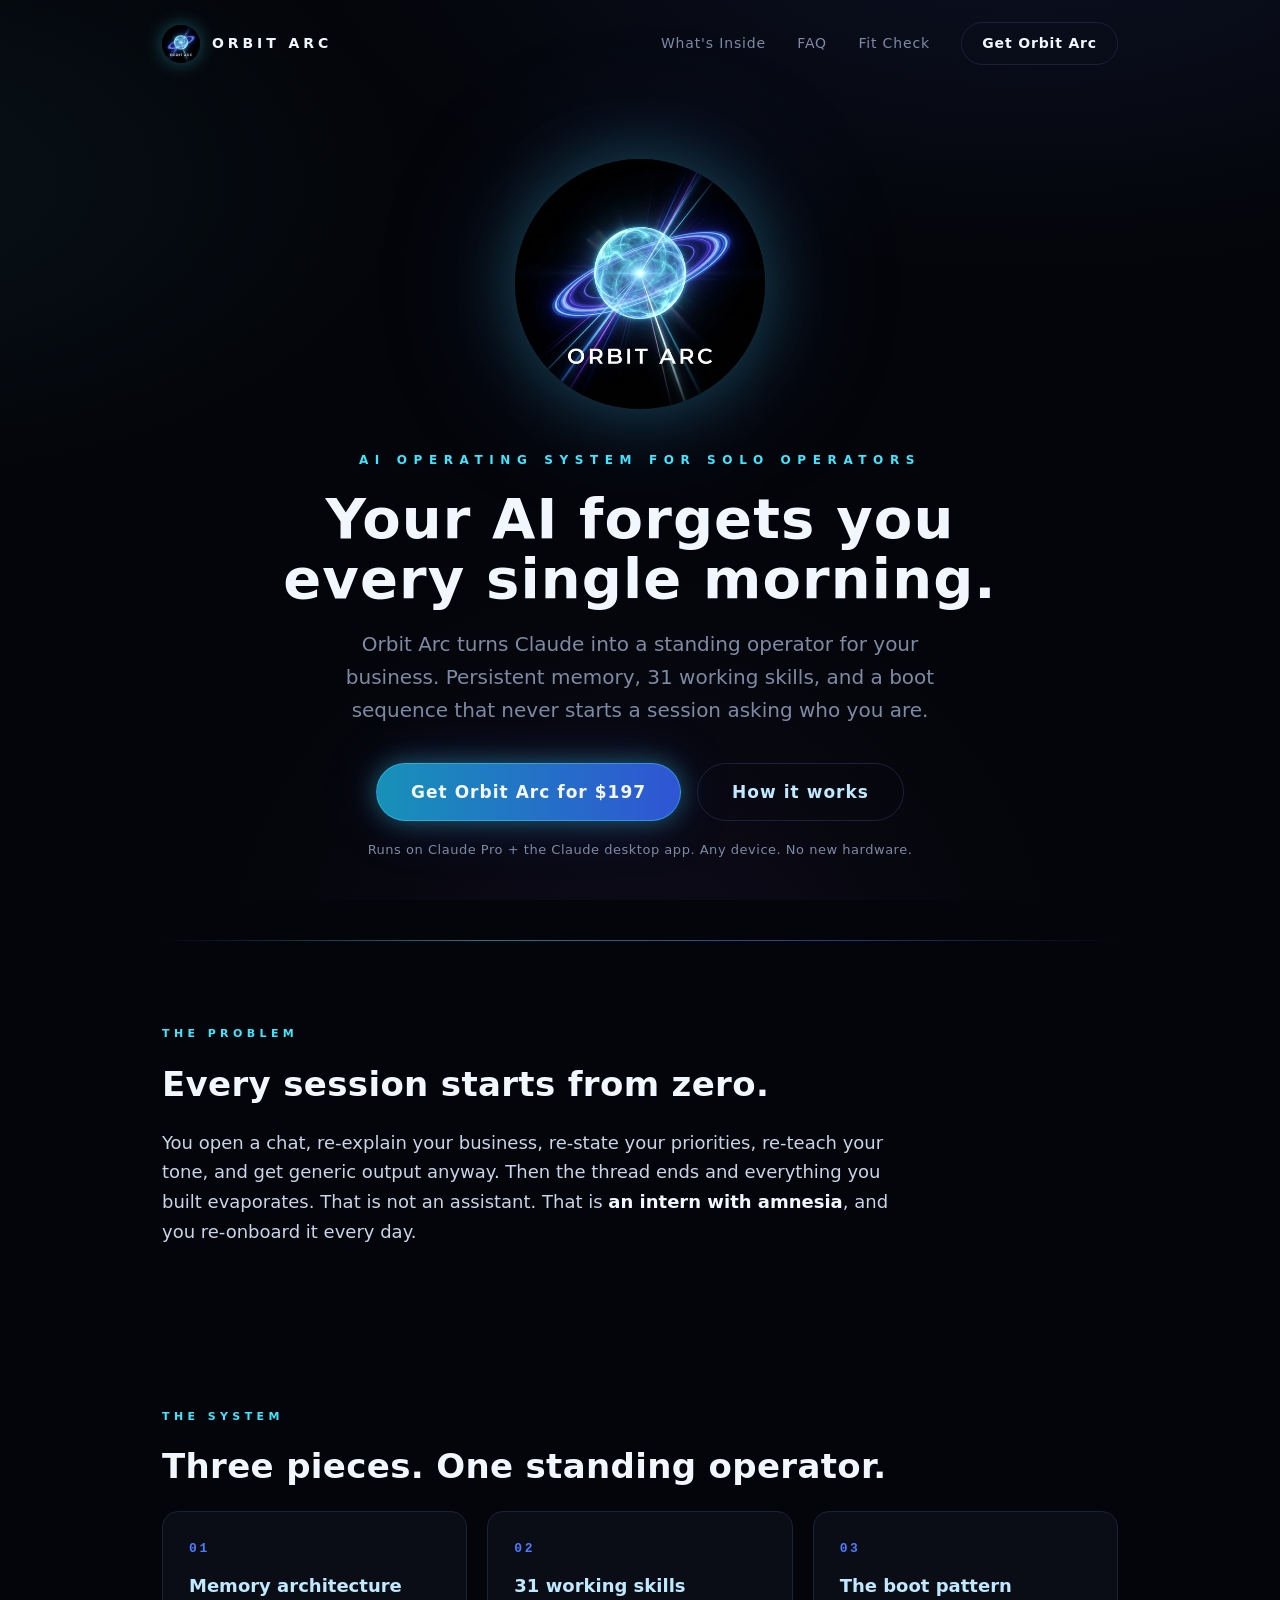
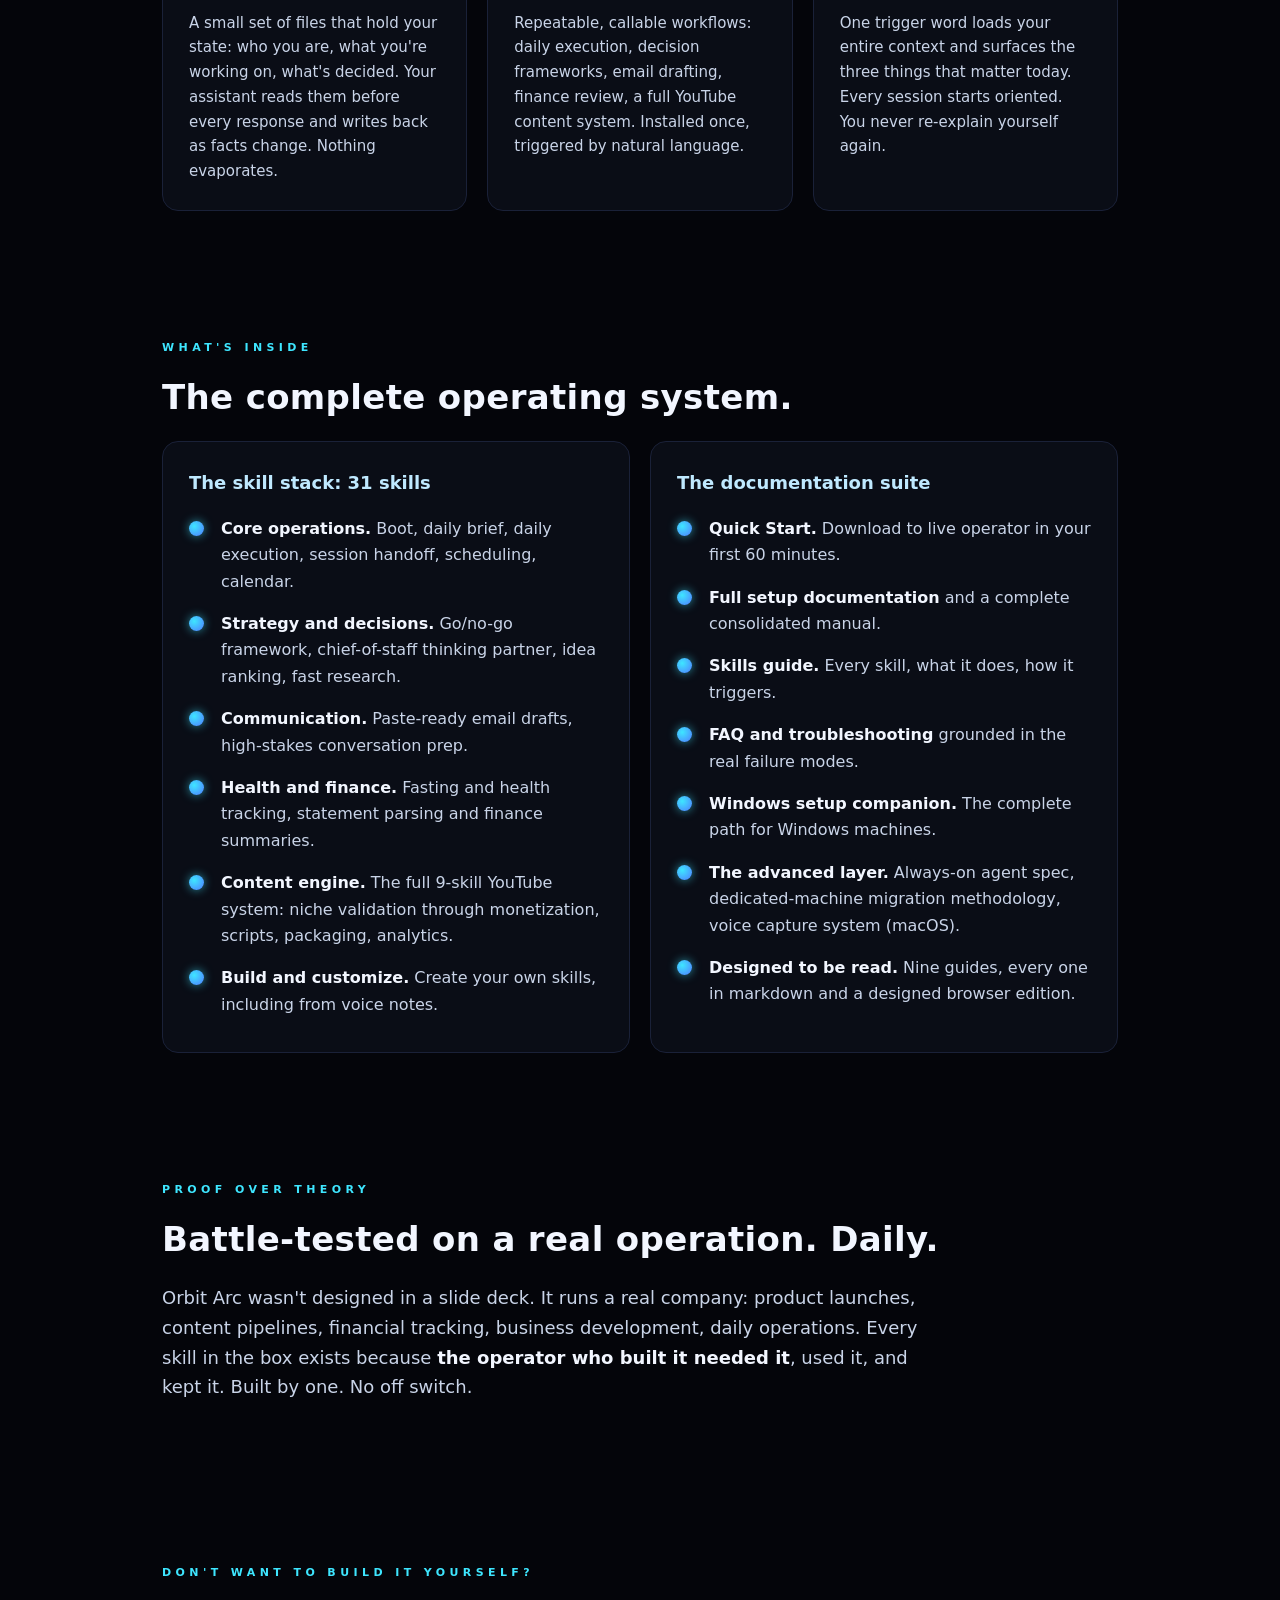
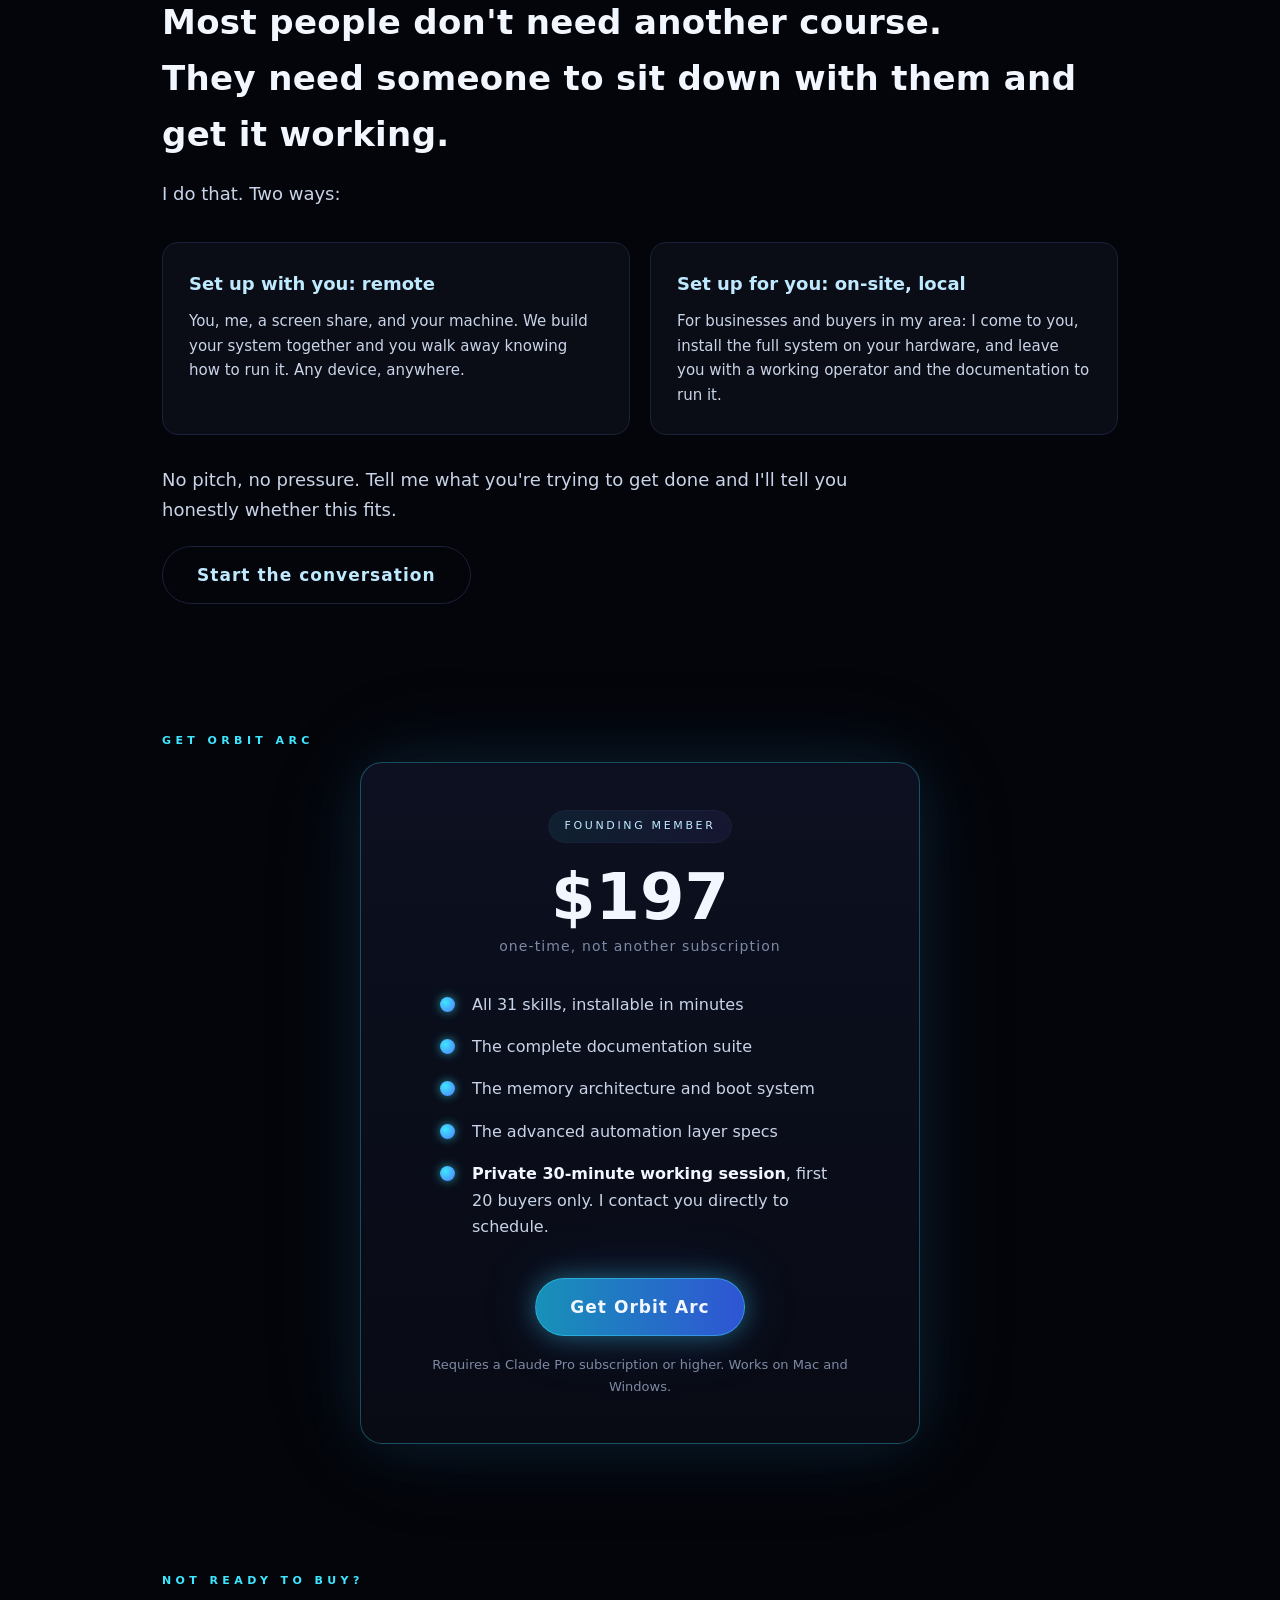
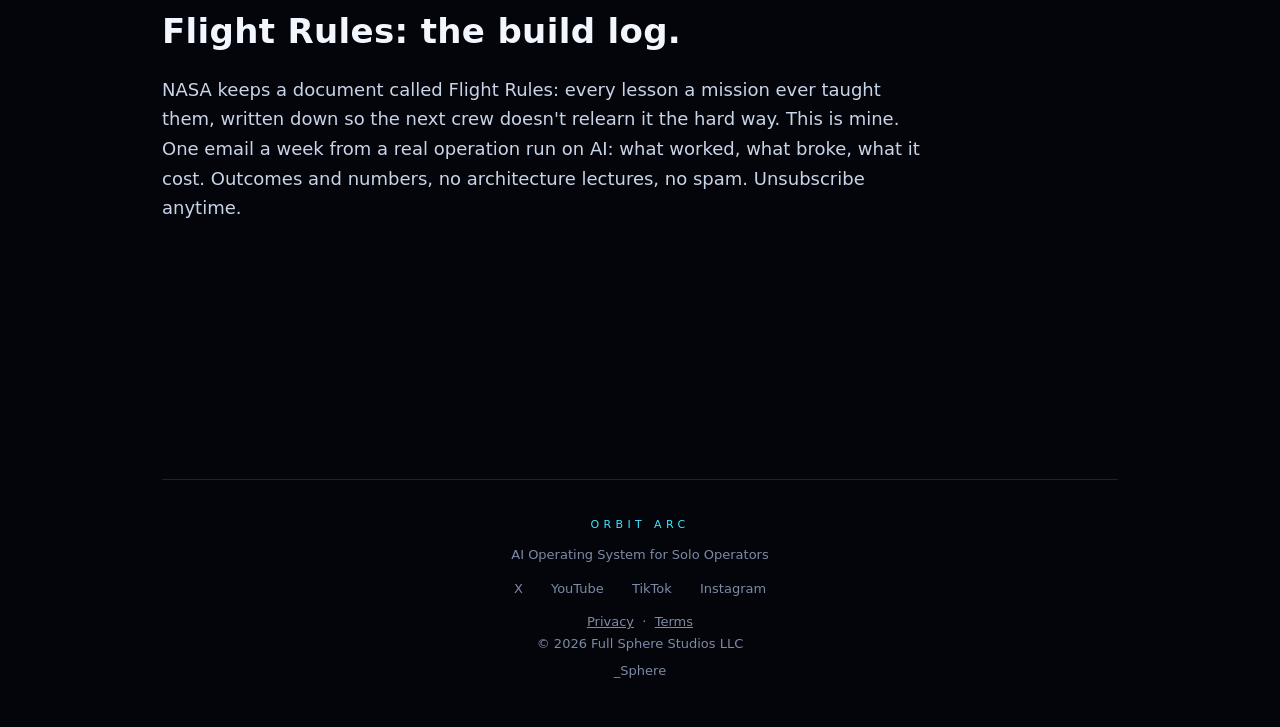
==== index.html @ 93e6c6d3 "BUY_URL to store.orbitarc.co, add terms.html with all-sales-final refund policy, footer Terms links" ====
<!DOCTYPE html>
<html lang="en">
<head>
<meta charset="utf-8">
<meta name="viewport" content="width=device-width,initial-scale=1">
<title>Orbit Arc | AI Operating System for Solo Operators</title>
<meta name="description" content="Orbit Arc turns Claude into a standing operator for your business. Persistent memory, 31 working skills, and a boot pattern that means you never re-explain yourself to your own tools.">
<link rel="canonical" href="https://orbitarc.co/">
<link rel="icon" type="image/png" sizes="32x32" href="favicon-32.png">
<link rel="apple-touch-icon" href="apple-touch-icon.png">
<meta property="og:type" content="website">
<meta property="og:url" content="https://orbitarc.co/">
<meta property="og:title" content="Orbit Arc | AI Operating System for Solo Operators">
<meta property="og:description" content="Persistent memory. 31 working skills. A standing operator, not a chatbot. Built by one, battle-tested daily.">
<meta property="og:image" content="https://orbitarc.co/og-image.jpg">
<meta name="twitter:card" content="summary_large_image">
<meta name="twitter:site" content="@FullSphereAI">
<meta name="twitter:title" content="Orbit Arc | AI Operating System for Solo Operators">
<meta name="twitter:description" content="Persistent memory. 31 working skills. A standing operator, not a chatbot.">
<meta name="twitter:image" content="https://orbitarc.co/og-image.jpg">
<link rel="stylesheet" href="styles.css">
<!-- BUY_URL: single deploy-time config. Set once, applies to every buy button on the page. -->
<script>const BUY_URL = "https://store.orbitarc.co/l/orbit-arc";</script>
<!-- NEWSLETTER: paste the beehiiv embed URL (https://embeds.beehiiv.com/...) to activate the signup section. NEWSLETTER_NAME renames it everywhere. -->
<script>
  const NEWSLETTER_EMBED = "https://subscribe-forms.beehiiv.com/809d14ec-29a6-489c-b813-ba3aafdb0437";
  const NEWSLETTER_NAME = "Flight Rules";
</script>
</head>
<body>
<div class="wrap">

<nav class="top">
  <a class="mark" href="index.html"><img src="logo.jpg" alt="Orbit Arc"><span>ORBIT&nbsp;ARC</span></a>
  <div class="links">
    <a href="#inside">What's Inside</a>
    <a href="faq.html">FAQ</a>
    <a href="fit.html">Fit Check</a>
    <a href="#get" class="btn ghost" style="padding:9px 20px">Get Orbit Arc</a>
  </div>
</nav>

<header class="hero">
  <img class="logo" src="logo.jpg" alt="Orbit Arc logo, glowing energy sphere with orbital ring">
  <div class="kicker">AI Operating System for Solo Operators</div>
  <h1>Your AI forgets you<br>every single morning.</h1>
  <p class="sub">Orbit Arc turns Claude into a standing operator for your business. Persistent memory, 31 working skills, and a boot sequence that never starts a session asking who you are.</p>
  <div class="cta-row">
    <a class="btn buy" href="#get">Get Orbit Arc for $197</a>
    <a class="btn ghost" href="#how">How it works</a>
  </div>
  <div class="under">Runs on Claude Pro + the Claude desktop app. Any device. No new hardware.</div>
</header>

<div class="hrule"></div>

<section id="problem">
  <div class="kicker">The Problem</div>
  <h2>Every session starts from zero.</h2>
  <p class="lead">You open a chat, re-explain your business, re-state your priorities, re-teach your tone, and get generic output anyway. Then the thread ends and everything you built evaporates. That is not an assistant. That is <strong>an intern with amnesia</strong>, and you re-onboard it every day.</p>
</section>

<section id="how">
  <div class="kicker">The System</div>
  <h2>Three pieces. One standing operator.</h2>
  <div class="grid3">
    <div class="card"><span class="num">01</span><h3>Memory architecture</h3><p>A small set of files that hold your state: who you are, what you're working on, what's decided. Your assistant reads them before every response and writes back as facts change. Nothing evaporates.</p></div>
    <div class="card"><span class="num">02</span><h3>31 working skills</h3><p>Repeatable, callable workflows: daily execution, decision frameworks, email drafting, finance review, a full YouTube content system. Installed once, triggered by natural language.</p></div>
    <div class="card"><span class="num">03</span><h3>The boot pattern</h3><p>One trigger word loads your entire context and surfaces the three things that matter today. Every session starts oriented. You never re-explain yourself again.</p></div>
  </div>
</section>

<section id="inside">
  <div class="kicker">What's Inside</div>
  <h2>The complete operating system.</h2>
  <div class="grid2">
    <div class="card">
      <h3>The skill stack: 31 skills</h3>
      <ul class="checks">
        <li><strong>Core operations.</strong> Boot, daily brief, daily execution, session handoff, scheduling, calendar.</li>
        <li><strong>Strategy and decisions.</strong> Go/no-go framework, chief-of-staff thinking partner, idea ranking, fast research.</li>
        <li><strong>Communication.</strong> Paste-ready email drafts, high-stakes conversation prep.</li>
        <li><strong>Health and finance.</strong> Fasting and health tracking, statement parsing and finance summaries.</li>
        <li><strong>Content engine.</strong> The full 9-skill YouTube system: niche validation through monetization, scripts, packaging, analytics.</li>
        <li><strong>Build and customize.</strong> Create your own skills, including from voice notes.</li>
      </ul>
    </div>
    <div class="card">
      <h3>The documentation suite</h3>
      <ul class="checks">
        <li><strong>Quick Start.</strong> Download to live operator in your first 60 minutes.</li>
        <li><strong>Full setup documentation</strong> and a complete consolidated manual.</li>
        <li><strong>Skills guide.</strong> Every skill, what it does, how it triggers.</li>
        <li><strong>FAQ and troubleshooting</strong> grounded in the real failure modes.</li>
        <li><strong>Windows setup companion.</strong> The complete path for Windows machines.</li>
        <li><strong>The advanced layer.</strong> Always-on agent spec, dedicated-machine migration methodology, voice capture system (macOS).</li>
        <li><strong>Designed to be read.</strong> Nine guides, every one in markdown and a designed browser edition.</li>
      </ul>
    </div>
  </div>
</section>

<section id="proof">
  <div class="kicker">Proof Over Theory</div>
  <h2>Battle-tested on a real operation. Daily.</h2>
  <p class="lead">Orbit Arc wasn't designed in a slide deck. It runs a real company: product launches, content pipelines, financial tracking, business development, daily operations. Every skill in the box exists because <strong>the operator who built it needed it</strong>, used it, and kept it. Built by one. No off switch.</p>
</section>

<section id="help">
  <div class="kicker">Don't Want to Build It Yourself?</div>
  <h2>Most people don't need another course.<br>They need someone to sit down with them and get it working.</h2>
  <p class="lead">I do that. Two ways:</p>
  <div class="grid2">
    <div class="card"><h3>Set up with you: remote</h3><p>You, me, a screen share, and your machine. We build your system together and you walk away knowing how to run it. Any device, anywhere.</p></div>
    <div class="card"><h3>Set up for you: on-site, local</h3><p>For businesses and buyers in my area: I come to you, install the full system on your hardware, and leave you with a working operator and the documentation to run it.</p></div>
  </div>
  <p class="lead" style="margin-top:30px;margin-bottom:22px">No pitch, no pressure. Tell me what you're trying to get done and I'll tell you honestly whether this fits.</p>
  <a class="btn ghost" href="mailto:uplink@orbitarc.co?subject=Setup%20help">Start the conversation</a>
</section>

<section id="get">
  <div class="kicker">Get Orbit Arc</div>
  <div class="price-card">
    <div class="tag">Founding Member</div>
    <div class="price">$197</div>
    <div class="once">one-time, not another subscription</div>
    <ul class="checks">
      <li>All 31 skills, installable in minutes</li>
      <li>The complete documentation suite</li>
      <li>The memory architecture and boot system</li>
      <li>The advanced automation layer specs</li>
      <li><strong>Private 30-minute working session</strong>, first 20 buyers only. I contact you directly to schedule.</li>
    </ul>
    <a class="btn buy" href="#">Get Orbit Arc</a>
    <p style="margin-top:18px;font-size:13px;color:var(--dim)">Requires a Claude Pro subscription or higher. Works on Mac and Windows.</p>
  </div>
</section>

<section id="signup" style="display:none">
  <div class="kicker">Not Ready to Buy?</div>
  <h2><span class="nl-name">Flight Rules</span>: the build log.</h2>
  <p class="lead">NASA keeps a document called Flight Rules: every lesson a mission ever taught them, written down so the next crew doesn't relearn it the hard way. This is mine. One email a week from a real operation run on AI: what worked, what broke, what it cost. Outcomes and numbers, no architecture lectures, no spam. Unsubscribe anytime.</p>
  <div class="nl-embed" style="max-width:480px;margin:0 auto"></div>
</section>

<footer>
  <div class="fbrand">Orbit&nbsp;Arc</div>
  <div>AI Operating System for Solo Operators</div>
  <div class="social">
    <a href="https://x.com/FullSphereAI">X</a>
    <a href="https://www.youtube.com/@Orbit-Arc">YouTube</a>
    <a href="https://www.tiktok.com/@full_sphere">TikTok</a>
    <a href="https://www.instagram.com/full_sphere">Instagram</a>
  </div>
  <div><a href="privacy.html" style="color:var(--dim)">Privacy</a> &nbsp;·&nbsp; <a href="terms.html" style="color:var(--dim)">Terms</a></div>
  <div>&copy; 2026 Full Sphere Studios LLC</div>
  <div style="margin-top:6px">_Sphere</div>
</footer>

</div>
<script>
  document.querySelectorAll('a.buy').forEach(a => {
    if (BUY_URL !== "REPLACE_AT_DEPLOY") a.href = BUY_URL;
  });
  if (NEWSLETTER_EMBED !== "REPLACE_AT_DEPLOY") {
    const s = document.getElementById('signup');
    s.style.display = "";
    s.querySelectorAll('.nl-name').forEach(el => el.textContent = NEWSLETTER_NAME);
    const f = document.createElement('iframe');
    f.src = NEWSLETTER_EMBED;
    f.title = NEWSLETTER_NAME + " signup";
    f.style.cssText = "width:100%;height:110px;border:none;background:transparent";
    f.setAttribute('data-test-id','beehiiv-embed');
    s.querySelector('.nl-embed').appendChild(f);
  }
</script>
</body>
</html>
---- styles.css ----
:root{
  --bg:#04050a; --panel:#0a0d16; --panel2:#0d1120; --line:#1a2138;
  --cyan:#3ee6ff; --blue:#4f7cff; --violet:#8b5cf6; --ice:#bfe9ff;
  --text:#c9d4e8; --dim:#7d8aa5; --white:#f2f6ff;
}
*{box-sizing:border-box;margin:0;padding:0}
html{scroll-behavior:smooth}
body{
  background:var(--bg); color:var(--text);
  font-family:'Segoe UI','Avenir Next',system-ui,-apple-system,sans-serif;
  font-size:17px; line-height:1.65;
  background-image:
    radial-gradient(1200px 600px at 80% -10%, rgba(79,124,255,.10), transparent 60%),
    radial-gradient(900px 500px at -10% 20%, rgba(62,230,255,.06), transparent 60%),
    radial-gradient(700px 700px at 50% 110%, rgba(139,92,246,.07), transparent 60%);
  background-attachment:fixed;
}
.wrap{max-width:1020px;margin:0 auto;padding:0 32px}

/* nav */
nav.top{display:flex;align-items:center;justify-content:space-between;padding:22px 0}
nav.top .mark{display:flex;align-items:center;gap:12px;text-decoration:none}
nav.top .mark img{width:38px;height:38px;border-radius:50%;box-shadow:0 0 18px rgba(62,230,255,.35)}
nav.top .mark span{color:var(--white);font-weight:700;letter-spacing:.28em;font-size:14px}
nav.top .links a{color:var(--dim);text-decoration:none;margin-left:26px;font-size:14px;letter-spacing:.06em}
nav.top .links a:hover{color:var(--cyan)}
nav.top .links a.btn{color:var(--white)}

/* buttons */
.btn{display:inline-block;padding:14px 34px;border-radius:999px;text-decoration:none;
  font-weight:700;letter-spacing:.06em;color:var(--white);
  background:linear-gradient(90deg,#1791b8,#2f55d4);
  box-shadow:0 0 24px rgba(62,230,255,.35),0 0 60px rgba(79,124,255,.18);
  border:1px solid rgba(62,230,255,.4);transition:transform .15s ease, box-shadow .15s ease}
.btn:hover{transform:translateY(-2px);box-shadow:0 0 34px rgba(62,230,255,.5),0 0 80px rgba(79,124,255,.25)}
.btn.ghost{background:transparent;border:1px solid var(--line);box-shadow:none;color:var(--ice);font-weight:600}
.btn.ghost:hover{border-color:var(--cyan)}

/* hero */
header.hero{text-align:center;padding:72px 0 60px}
header.hero .logo{width:250px;height:250px;border-radius:50%;
  box-shadow:0 0 70px rgba(62,230,255,.28),0 0 160px rgba(79,124,255,.16);margin-bottom:34px}
header.hero .kicker{font-size:12px;letter-spacing:.55em;color:var(--cyan);text-transform:uppercase;font-weight:600;margin-bottom:18px}
header.hero h1{font-size:56px;font-weight:800;color:var(--white);letter-spacing:.02em;line-height:1.08;margin-bottom:18px}
header.hero .sub{font-size:20px;color:var(--dim);max-width:640px;margin:0 auto 36px}
header.hero .cta-row{display:flex;gap:16px;justify-content:center;flex-wrap:wrap}
header.hero .under{margin-top:18px;font-size:13px;color:var(--dim);letter-spacing:.04em}

.hrule{height:1px;margin:20px 0;
  background:linear-gradient(90deg,transparent,rgba(62,230,255,.5),rgba(79,124,255,.5),transparent)}

/* sections */
section{padding:64px 0}
section .kicker{font-size:11px;letter-spacing:.4em;color:var(--cyan);text-transform:uppercase;font-weight:600;margin-bottom:12px}
section h2{font-size:34px;color:var(--white);font-weight:750;margin-bottom:16px;letter-spacing:.01em}
section .lead{font-size:18px;color:var(--text);max-width:760px;margin-bottom:34px}
section .lead strong{color:var(--white)}

.grid3{display:grid;grid-template-columns:repeat(3,1fr);gap:20px}
.grid2{display:grid;grid-template-columns:repeat(2,1fr);gap:20px}
.card{background:var(--panel);border:1px solid var(--line);border-radius:16px;padding:26px 26px}
.card h3{color:var(--ice);font-size:18px;font-weight:700;margin-bottom:10px}
.card p{font-size:15px;color:var(--text)}
.card .num{font-family:ui-monospace,monospace;color:var(--blue);font-weight:800;font-size:13px;letter-spacing:.2em;display:block;margin-bottom:12px}

ul.checks{list-style:none;margin-top:8px}
ul.checks li{padding:8px 0 8px 32px;position:relative;font-size:16px}
ul.checks li::before{content:'';position:absolute;left:0;top:13px;width:15px;height:15px;
  border-radius:50%;background:radial-gradient(circle at 35% 35%,var(--cyan),var(--blue));
  box-shadow:0 0 10px rgba(62,230,255,.6)}
ul.checks li strong{color:var(--white)}

/* pricing */
.price-card{max-width:560px;margin:0 auto;text-align:center;background:linear-gradient(180deg,#0c1020,#080b14);
  border:1px solid rgba(62,230,255,.3);border-radius:22px;padding:46px 40px;
  box-shadow:0 0 60px rgba(62,230,255,.10),0 0 120px rgba(79,124,255,.08)}
.price-card .tag{display:inline-block;padding:6px 16px;border:1px solid var(--line);border-radius:999px;
  font-size:11px;letter-spacing:.24em;text-transform:uppercase;color:var(--ice);margin-bottom:22px;
  background:linear-gradient(90deg,rgba(62,230,255,.08),rgba(139,92,246,.08))}
.price-card .price{font-size:64px;color:var(--white);font-weight:800;line-height:1;margin-bottom:6px}
.price-card .once{color:var(--dim);font-size:14px;margin-bottom:26px;letter-spacing:.08em}
.price-card ul.checks{text-align:left;max-width:400px;margin:0 auto 30px}

/* faq page */
.faq-item{background:var(--panel);border:1px solid var(--line);border-radius:14px;padding:24px 28px;margin-bottom:16px}
.faq-item h3{color:var(--ice);font-size:17px;font-weight:700;margin-bottom:10px}
.faq-item p{font-size:15px}
.faq-item code{font-family:ui-monospace,monospace;font-size:13px;background:var(--panel2);
  border:1px solid var(--line);border-radius:6px;padding:2px 7px;color:var(--cyan)}

/* footer */
footer{margin-top:40px;padding:36px 0 46px;border-top:1px solid var(--line);text-align:center;color:var(--dim);font-size:13px}
footer .fbrand{letter-spacing:.4em;text-transform:uppercase;font-size:11px;color:var(--cyan);margin-bottom:10px}
footer .social{margin:12px 0}
footer .social a{color:var(--dim);text-decoration:none;margin:0 12px;font-size:13px}
footer .social a:hover{color:var(--cyan)}

/* 404 */
.lost{min-height:70vh;display:flex;flex-direction:column;align-items:center;justify-content:center;text-align:center}
.lost h1{font-size:100px;color:var(--white);font-weight:800;letter-spacing:.1em;
  text-shadow:0 0 40px rgba(62,230,255,.5)}
.lost p{color:var(--dim);font-size:18px;margin:14px 0 30px}

@media (max-width:820px){
  .grid3,.grid2{grid-template-columns:1fr}
  header.hero h1{font-size:38px}
  header.hero .logo{width:180px;height:180px}
  section h2{font-size:27px}
  nav.top .links a{margin-left:16px}
  .wrap{padding:0 20px}
}
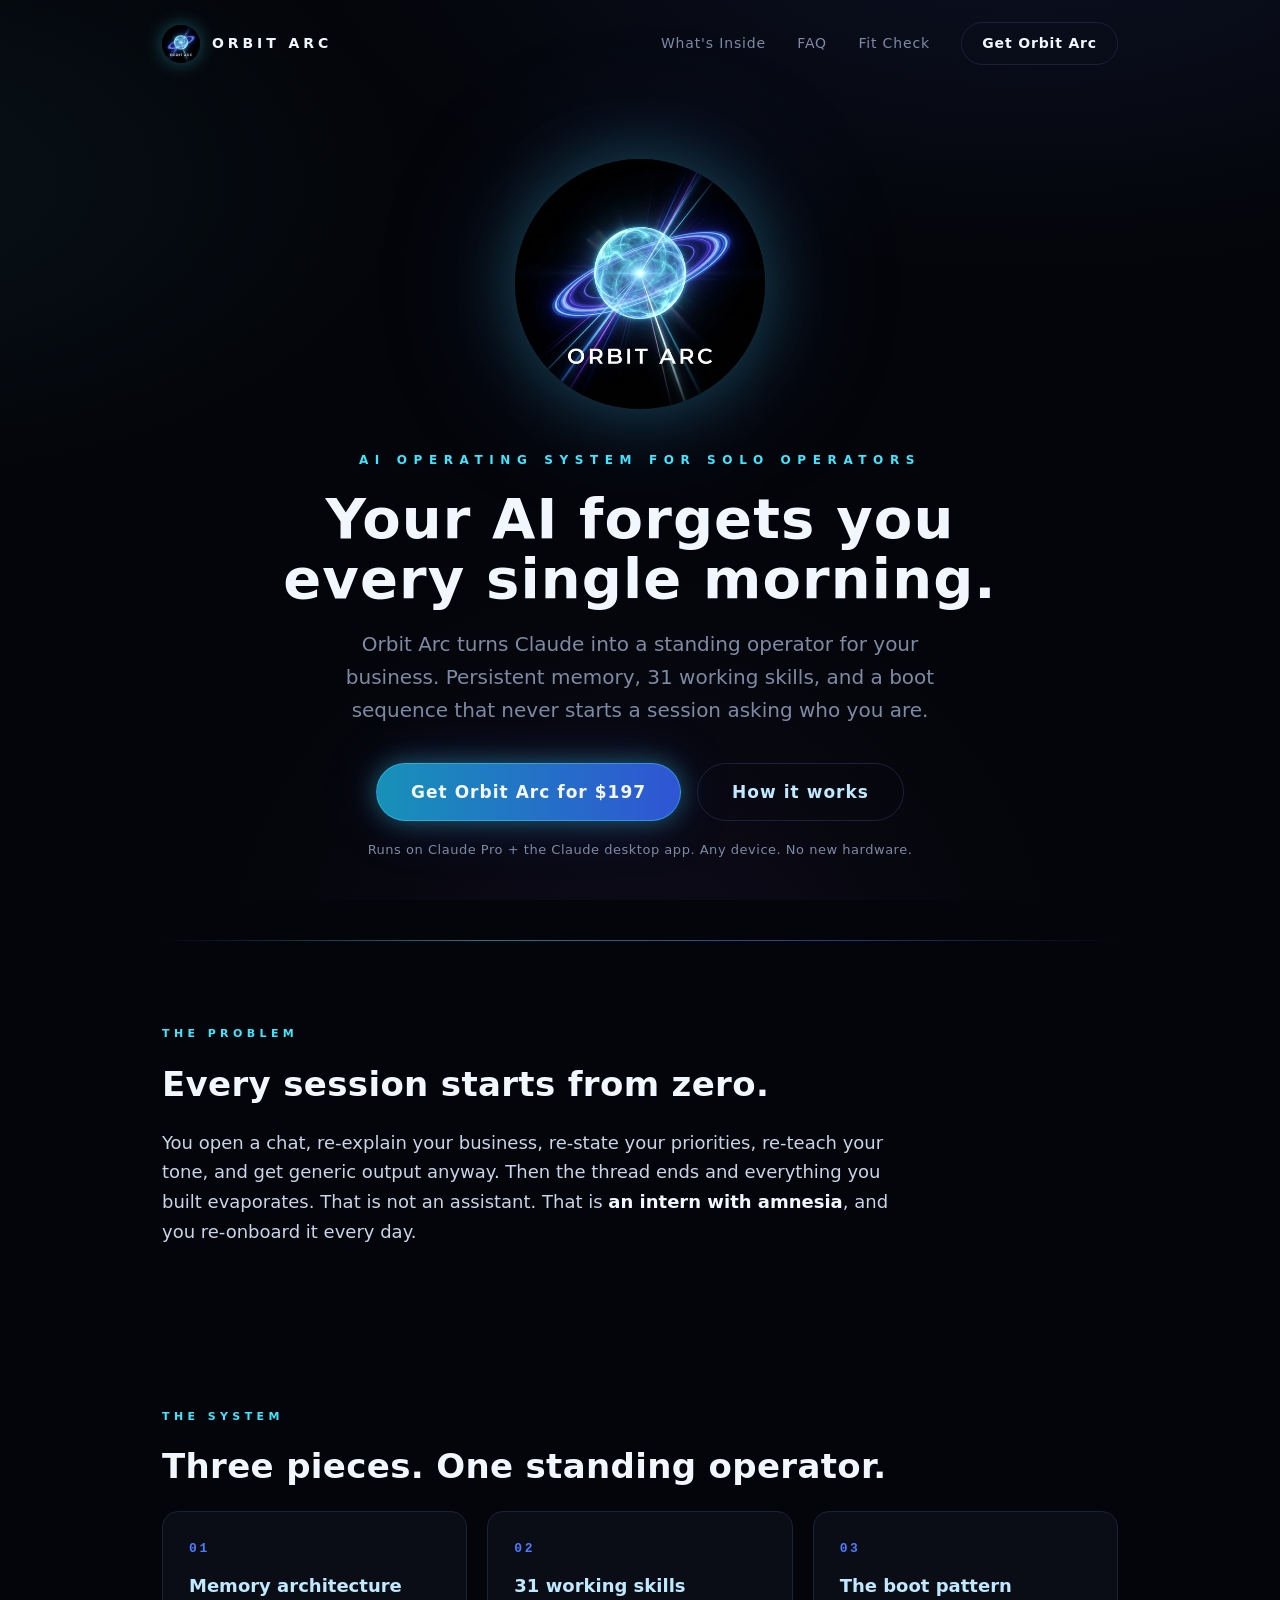
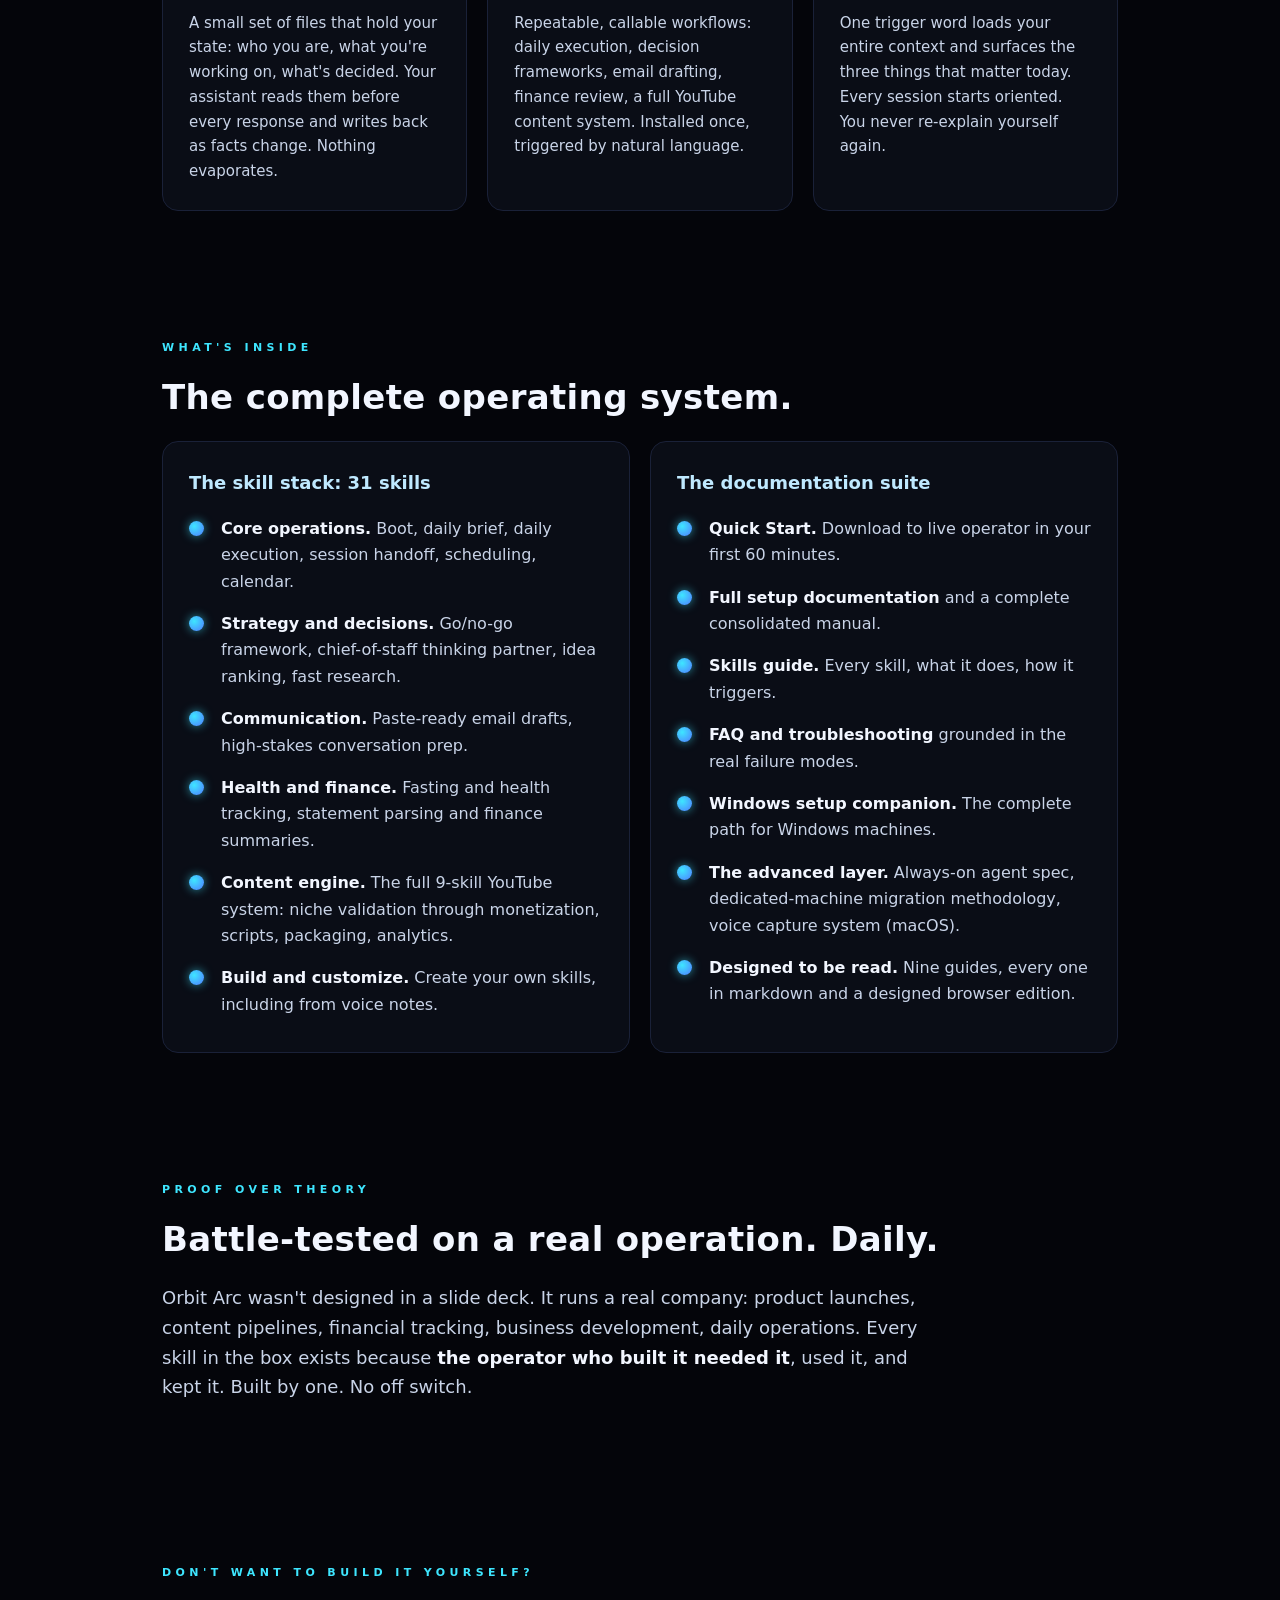
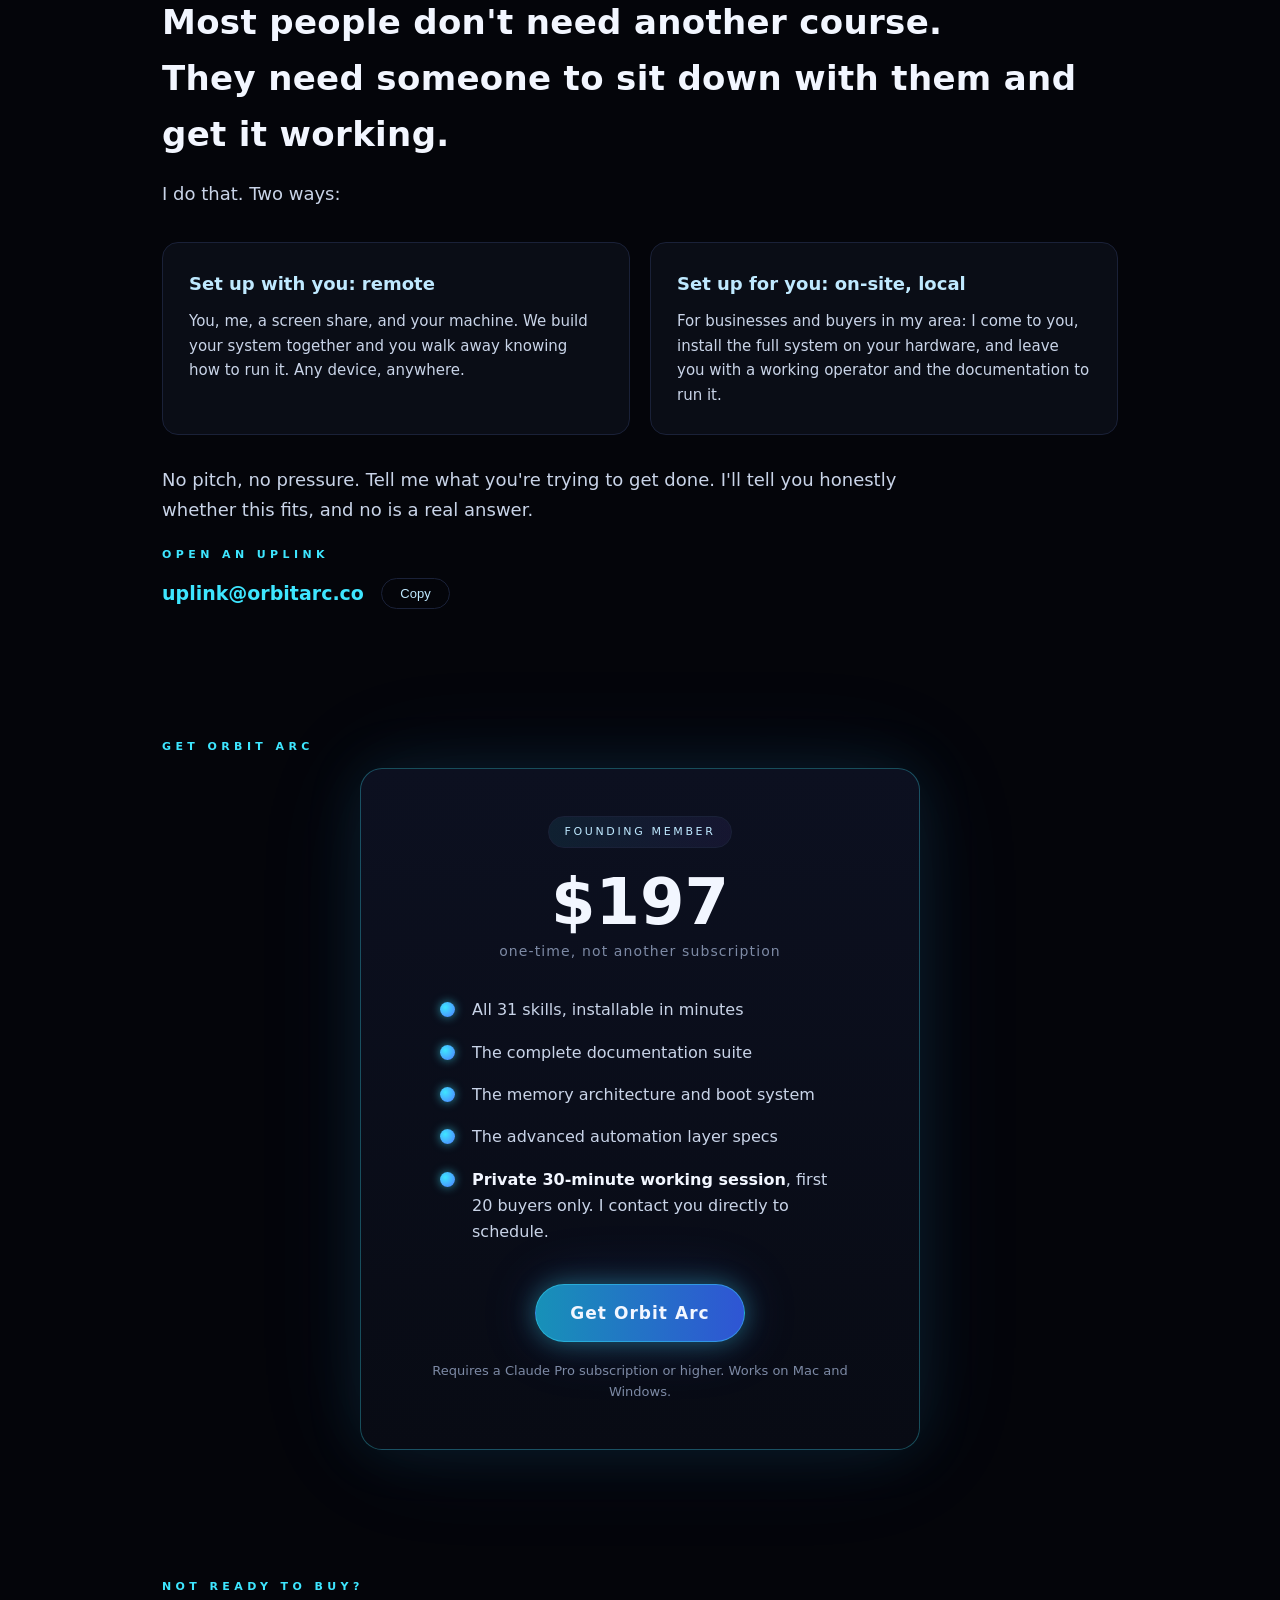
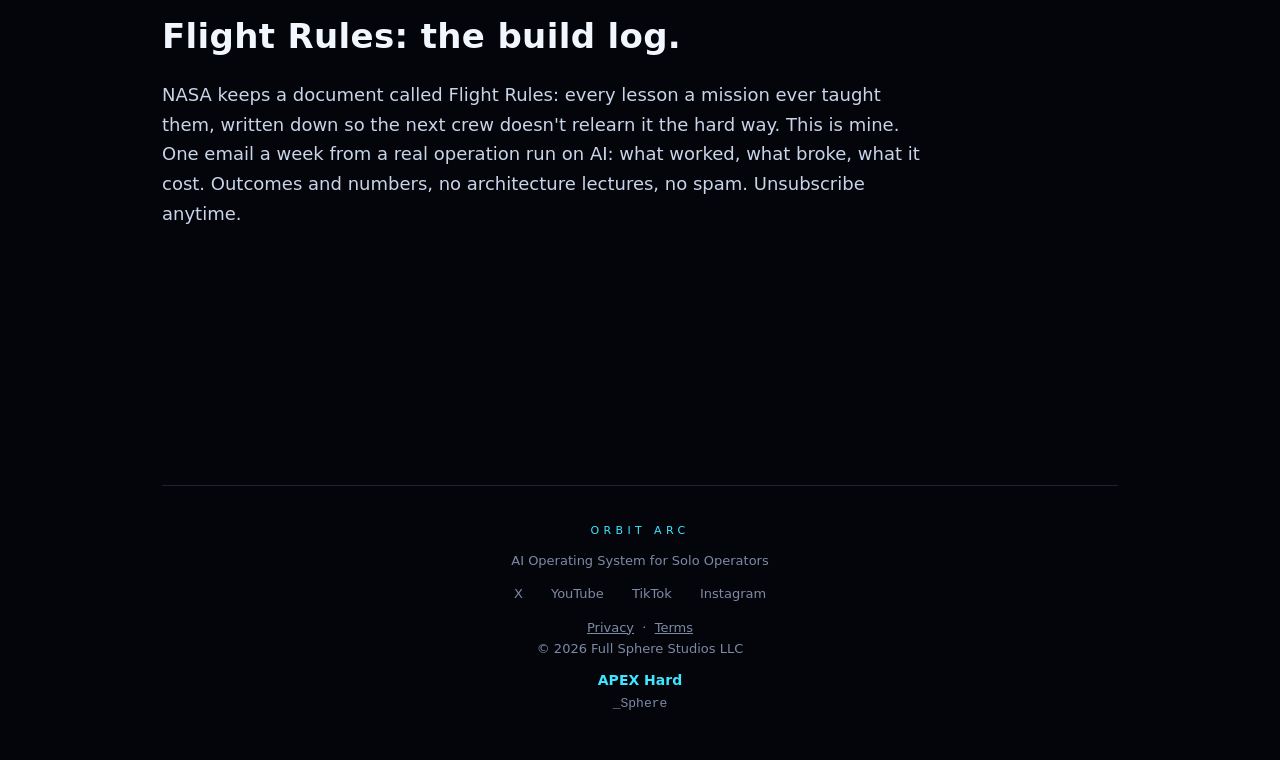
==== commit be3a7500: "Hardening pass: hero to pricing, hard-coded buy URL, uplink intake with copy, terms effective date, " ====
--- a/index.html
+++ b/index.html
@@ -46,7 +46,7 @@
   <h1>Your AI forgets you<br>every single morning.</h1>
   <p class="sub">Orbit Arc turns Claude into a standing operator for your business. Persistent memory, 31 working skills, and a boot sequence that never starts a session asking who you are.</p>
   <div class="cta-row">
-    <a class="btn buy" href="#get">Get Orbit Arc for $197</a>
+    <a class="btn" href="#get">Get Orbit Arc for $197</a>
     <a class="btn ghost" href="#how">How it works</a>
   </div>
   <div class="under">Runs on Claude Pro + the Claude desktop app. Any device. No new hardware.</div>
@@ -114,8 +114,12 @@
     <div class="card"><h3>Set up with you: remote</h3><p>You, me, a screen share, and your machine. We build your system together and you walk away knowing how to run it. Any device, anywhere.</p></div>
     <div class="card"><h3>Set up for you: on-site, local</h3><p>For businesses and buyers in my area: I come to you, install the full system on your hardware, and leave you with a working operator and the documentation to run it.</p></div>
   </div>
-  <p class="lead" style="margin-top:30px;margin-bottom:22px">No pitch, no pressure. Tell me what you're trying to get done and I'll tell you honestly whether this fits.</p>
-  <a class="btn ghost" href="mailto:uplink@orbitarc.co?subject=Setup%20help">Start the conversation</a>
+  <p class="lead" style="margin-top:30px;margin-bottom:22px">No pitch, no pressure. Tell me what you're trying to get done. I'll tell you honestly whether this fits, and no is a real answer.</p>
+  <div class="kicker" style="margin-bottom:14px">Open an Uplink</div>
+  <div>
+    <a href="mailto:uplink@orbitarc.co?subject=Setup%20help" style="color:var(--cyan);font-size:19px;font-weight:600;text-decoration:none">uplink@orbitarc.co</a>
+    <button id="copy-uplink" type="button" style="margin-left:12px;background:transparent;border:1px solid var(--line);color:var(--ice);border-radius:999px;padding:7px 18px;font-size:13px;cursor:pointer;vertical-align:2px">Copy</button>
+  </div>
 </section>
 
 <section id="get">
@@ -131,7 +135,7 @@
       <li>The advanced automation layer specs</li>
       <li><strong>Private 30-minute working session</strong>, first 20 buyers only. I contact you directly to schedule.</li>
     </ul>
-    <a class="btn buy" href="#">Get Orbit Arc</a>
+    <a class="btn buy" href="https://store.orbitarc.co/l/orbit-arc">Get Orbit Arc</a>
     <p style="margin-top:18px;font-size:13px;color:var(--dim)">Requires a Claude Pro subscription or higher. Works on Mac and Windows.</p>
   </div>
 </section>
@@ -154,13 +158,21 @@
   </div>
   <div><a href="privacy.html" style="color:var(--dim)">Privacy</a> &nbsp;·&nbsp; <a href="terms.html" style="color:var(--dim)">Terms</a></div>
   <div>&copy; 2026 Full Sphere Studios LLC</div>
-  <div style="margin-top:6px">_Sphere</div>
+  <div style="margin-top:10px;color:var(--cyan);font-weight:600;font-size:14px">APEX Hard</div>
+  <div style="font-family:ui-monospace,monospace;color:var(--dim);font-size:13px">_Sphere</div>
 </footer>
 
 </div>
 <script>
   document.querySelectorAll('a.buy').forEach(a => {
     if (BUY_URL !== "REPLACE_AT_DEPLOY") a.href = BUY_URL;
+  });
+  const cu = document.getElementById('copy-uplink');
+  if (cu) cu.addEventListener('click', () => {
+    navigator.clipboard.writeText('uplink@orbitarc.co').then(() => {
+      cu.textContent = 'Copied';
+      setTimeout(() => { cu.textContent = 'Copy'; }, 1600);
+    });
   });
   if (NEWSLETTER_EMBED !== "REPLACE_AT_DEPLOY") {
     const s = document.getElementById('signup');
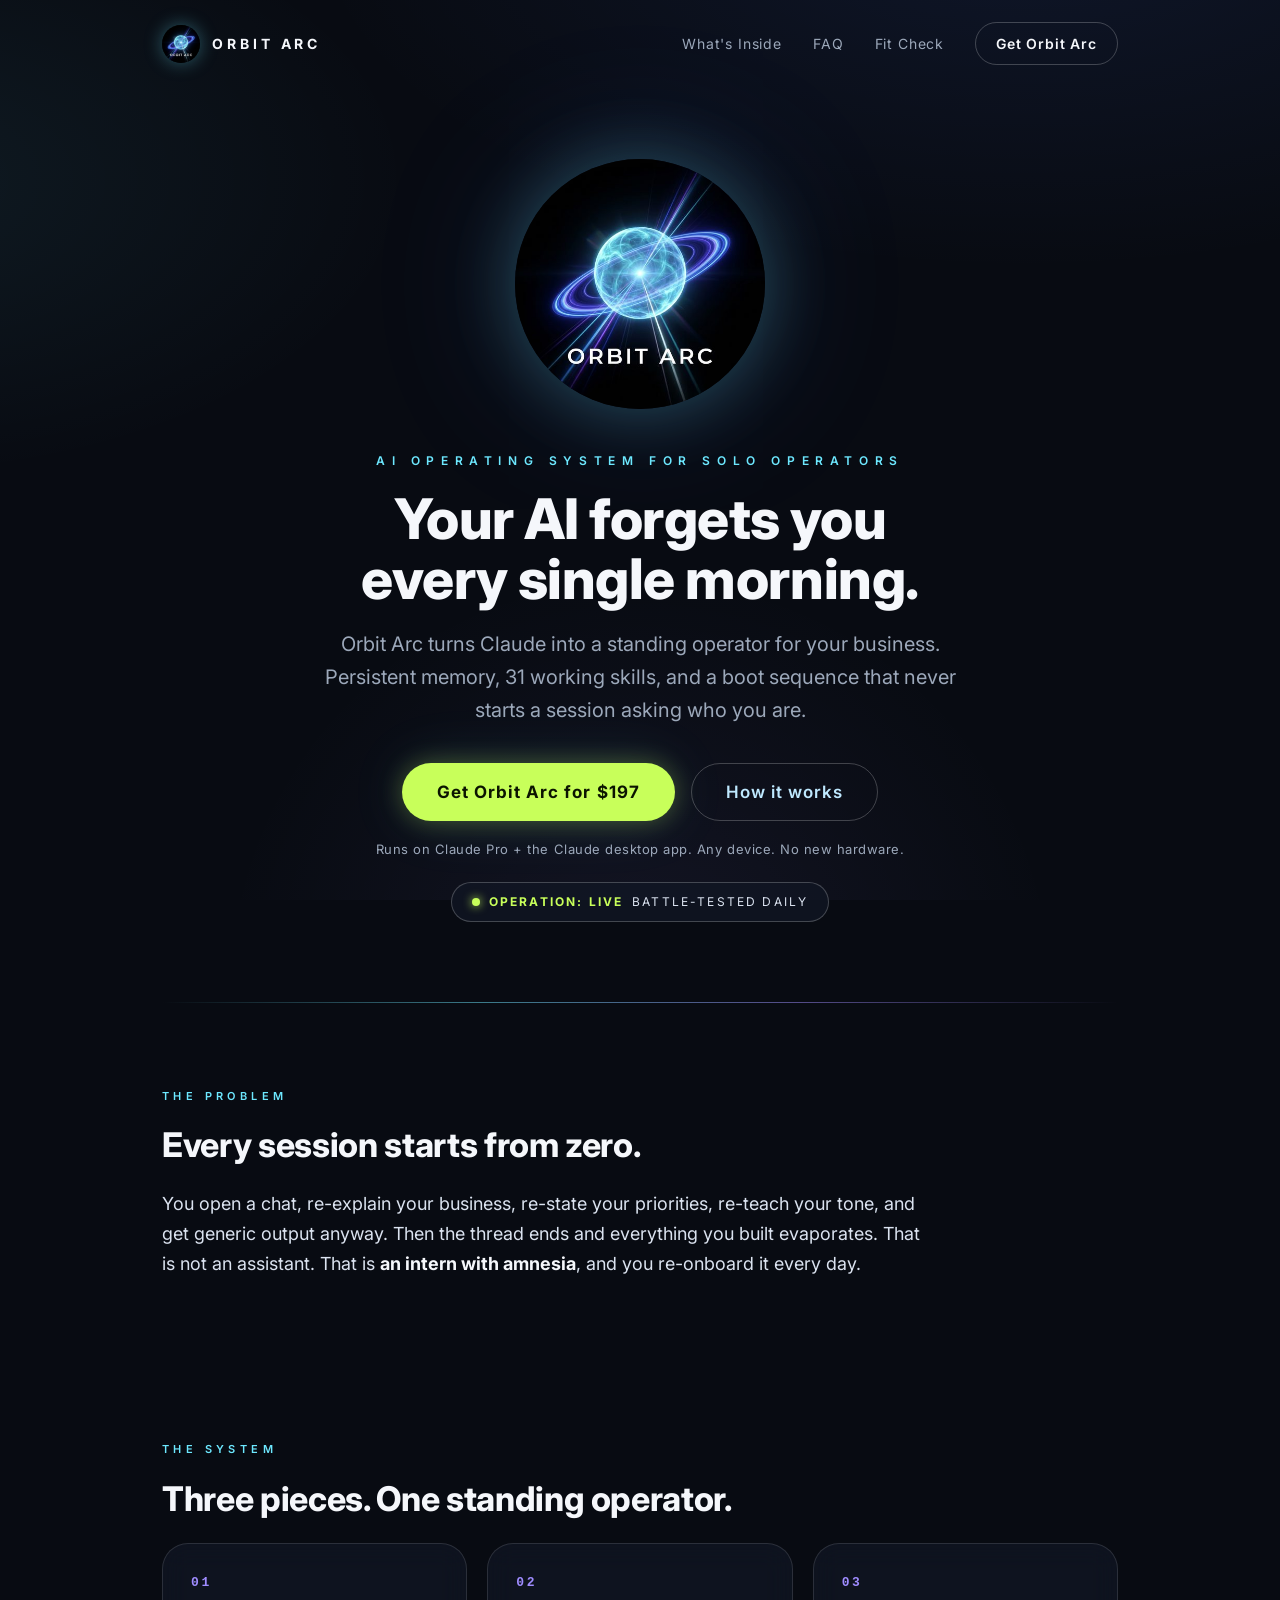
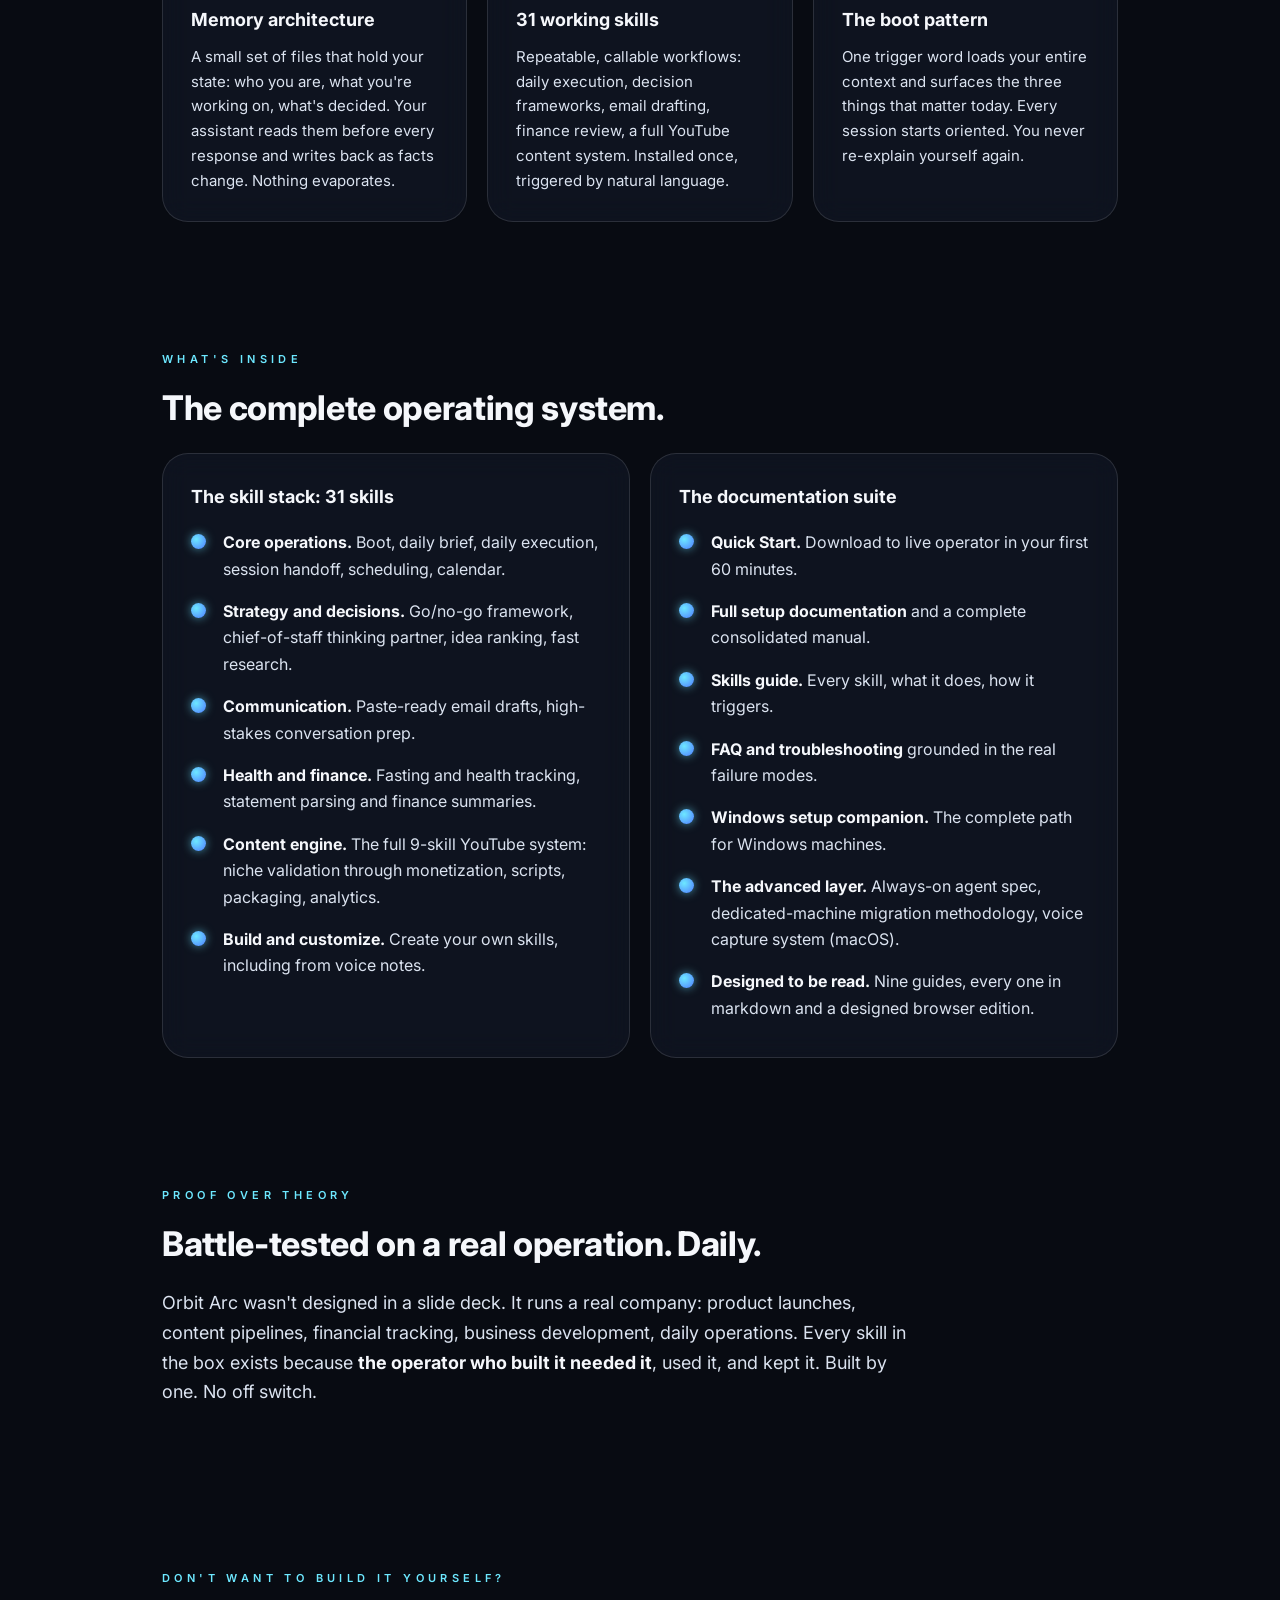
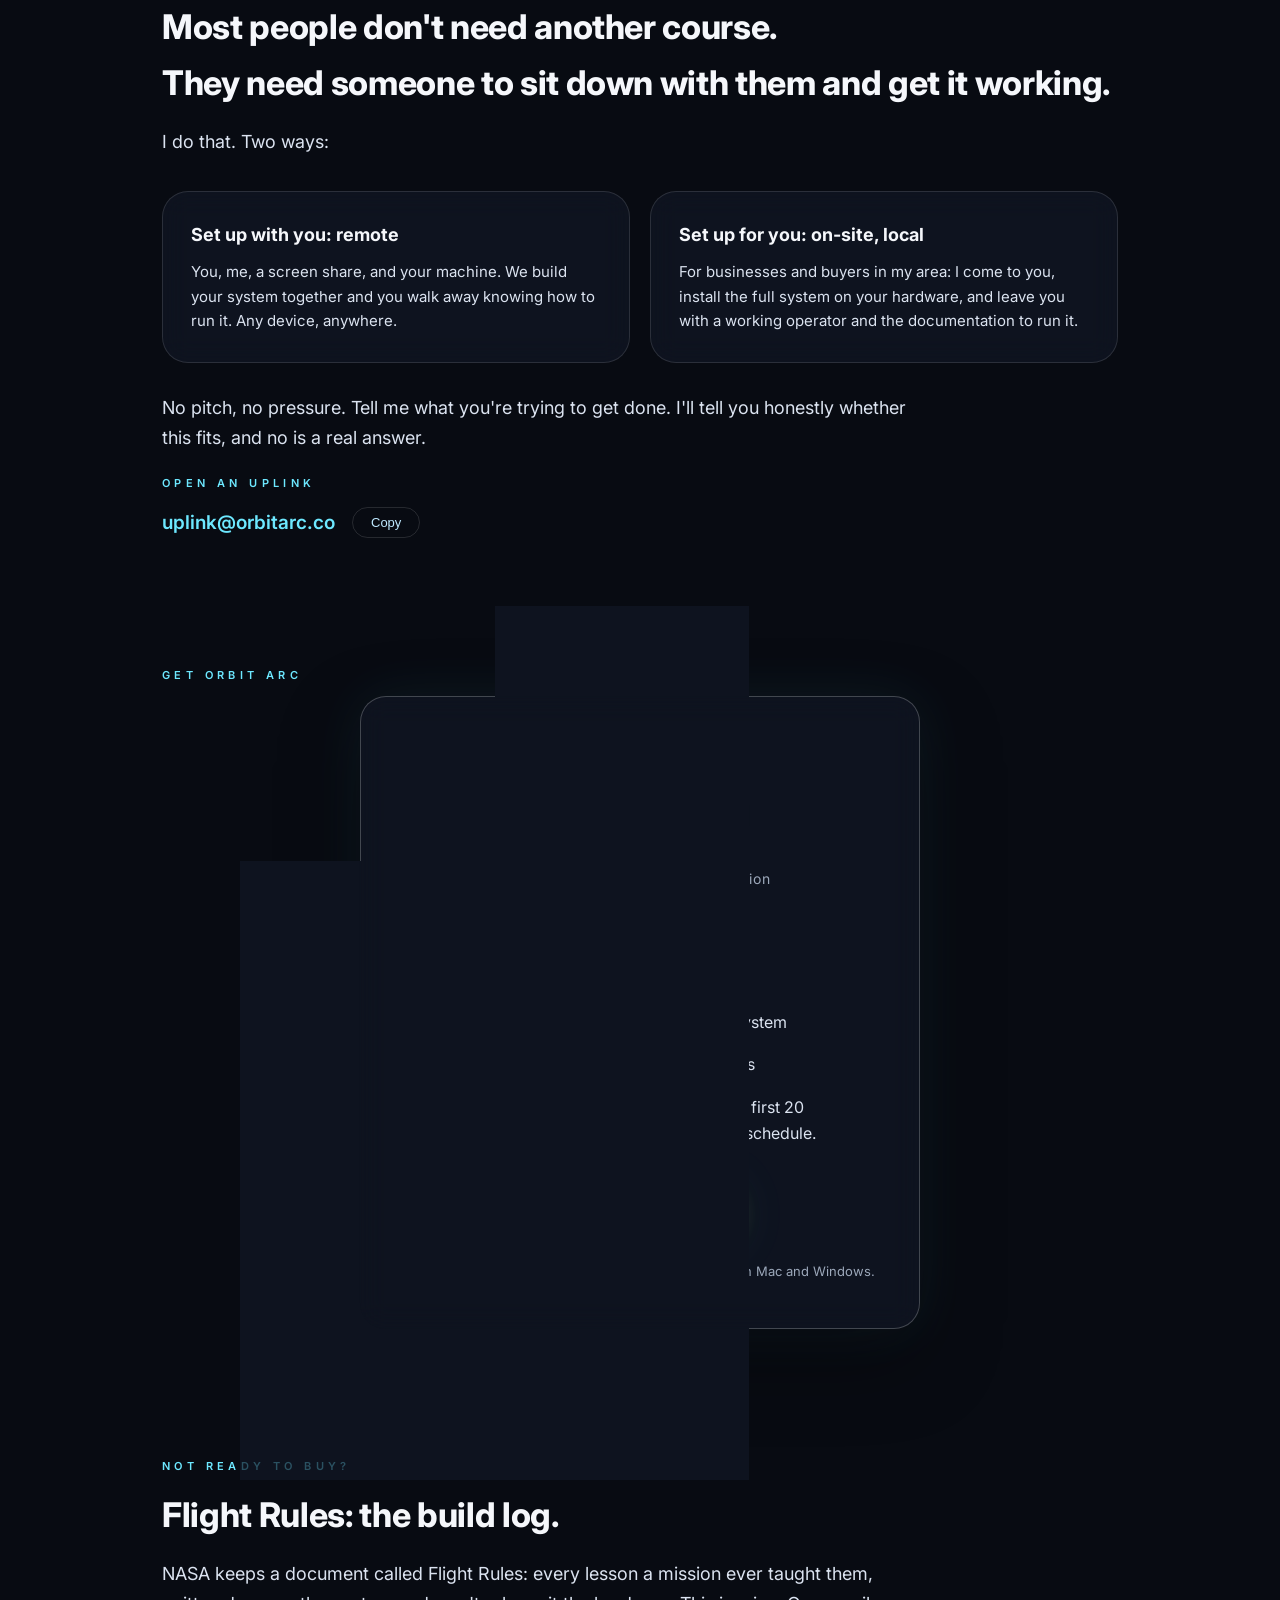
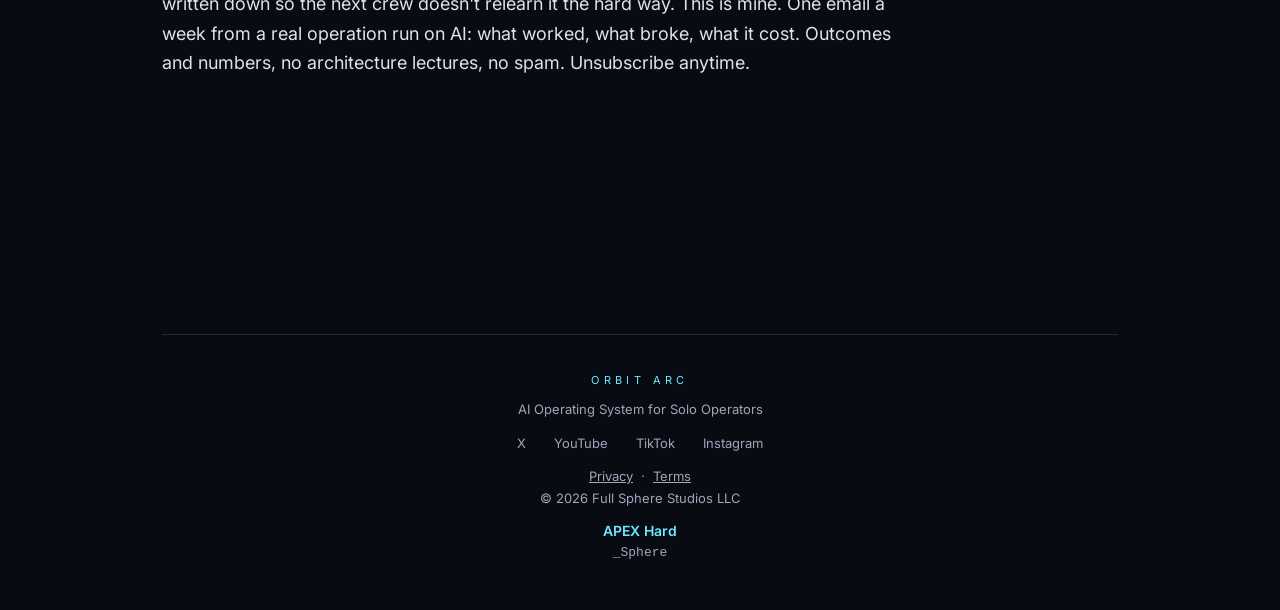
==== commit e6836ccf: "Reskin phase 1+2: storefront palette (blue-black base, soft cyan, lime CTA, violet), Inter font, fro" ====
--- a/index.html
+++ b/index.html
@@ -50,6 +50,7 @@
     <a class="btn ghost" href="#how">How it works</a>
   </div>
   <div class="under">Runs on Claude Pro + the Claude desktop app. Any device. No new hardware.</div>
+  <div><span class="live-chip"><span class="dot"></span><strong>Operation: Live</strong> Battle-tested daily</span></div>
 </header>
 
 <div class="hrule"></div>
--- a/styles.css
+++ b/styles.css
@@ -1,18 +1,20 @@
+@import url('https://fonts.googleapis.com/css2?family=Inter:wght@400;600;700;800&display=swap');
 :root{
-  --bg:#04050a; --panel:#0a0d16; --panel2:#0d1120; --line:#1a2138;
-  --cyan:#3ee6ff; --blue:#4f7cff; --violet:#8b5cf6; --ice:#bfe9ff;
-  --text:#c9d4e8; --dim:#7d8aa5; --white:#f2f6ff;
+  --bg:#080b12; --bg-soft:#0d121d; --panel:rgba(17,23,36,.72); --panel2:#111724;
+  --line:rgba(255,255,255,.12); --line-strong:rgba(255,255,255,.22);
+  --cyan:#6de8ff; --blue:#4f7cff; --violet:#9f8cff; --lime:#c8ff5a; --ice:#bfe9ff;
+  --text:#dbe3f0; --dim:#9ca8ba; --white:#f5f7fb;
 }
 *{box-sizing:border-box;margin:0;padding:0}
 html{scroll-behavior:smooth}
 body{
   background:var(--bg); color:var(--text);
-  font-family:'Segoe UI','Avenir Next',system-ui,-apple-system,sans-serif;
+  font-family:Inter,ui-sans-serif,system-ui,-apple-system,'Segoe UI',sans-serif;
   font-size:17px; line-height:1.65;
   background-image:
     radial-gradient(1200px 600px at 80% -10%, rgba(79,124,255,.10), transparent 60%),
-    radial-gradient(900px 500px at -10% 20%, rgba(62,230,255,.06), transparent 60%),
-    radial-gradient(700px 700px at 50% 110%, rgba(139,92,246,.07), transparent 60%);
+    radial-gradient(900px 500px at -10% 20%, rgba(109,232,255,.07), transparent 60%),
+    radial-gradient(700px 700px at 50% 110%, rgba(159,140,255,.08), transparent 60%);
   background-attachment:fixed;
 }
 .wrap{max-width:1020px;margin:0 auto;padding:0 32px}
@@ -20,7 +22,7 @@
 /* nav */
 nav.top{display:flex;align-items:center;justify-content:space-between;padding:22px 0}
 nav.top .mark{display:flex;align-items:center;gap:12px;text-decoration:none}
-nav.top .mark img{width:38px;height:38px;border-radius:50%;box-shadow:0 0 18px rgba(62,230,255,.35)}
+nav.top .mark img{width:38px;height:38px;border-radius:50%;box-shadow:0 0 18px rgba(109,232,255,.35)}
 nav.top .mark span{color:var(--white);font-weight:700;letter-spacing:.28em;font-size:14px}
 nav.top .links a{color:var(--dim);text-decoration:none;margin-left:26px;font-size:14px;letter-spacing:.06em}
 nav.top .links a:hover{color:var(--cyan)}
@@ -28,62 +30,71 @@
 
 /* buttons */
 .btn{display:inline-block;padding:14px 34px;border-radius:999px;text-decoration:none;
-  font-weight:700;letter-spacing:.06em;color:var(--white);
-  background:linear-gradient(90deg,#1791b8,#2f55d4);
-  box-shadow:0 0 24px rgba(62,230,255,.35),0 0 60px rgba(79,124,255,.18);
-  border:1px solid rgba(62,230,255,.4);transition:transform .15s ease, box-shadow .15s ease}
-.btn:hover{transform:translateY(-2px);box-shadow:0 0 34px rgba(62,230,255,.5),0 0 80px rgba(79,124,255,.25)}
-.btn.ghost{background:transparent;border:1px solid var(--line);box-shadow:none;color:var(--ice);font-weight:600}
-.btn.ghost:hover{border-color:var(--cyan)}
+  font-weight:700;letter-spacing:.06em;color:#0b1400;
+  background:var(--lime);
+  box-shadow:0 0 24px rgba(200,255,90,.28),0 0 60px rgba(109,232,255,.12);
+  border:1px solid rgba(200,255,90,.5);transition:transform .15s ease, box-shadow .15s ease}
+.btn:hover{transform:translateY(-2px);box-shadow:0 0 34px rgba(200,255,90,.42),0 0 80px rgba(109,232,255,.18)}
+.btn.ghost{background:transparent;border:1px solid var(--line-strong);box-shadow:none;color:var(--ice);font-weight:600}
+.btn.ghost:hover{border-color:var(--cyan);color:var(--white)}
 
 /* hero */
 header.hero{text-align:center;padding:72px 0 60px}
 header.hero .logo{width:250px;height:250px;border-radius:50%;
-  box-shadow:0 0 70px rgba(62,230,255,.28),0 0 160px rgba(79,124,255,.16);margin-bottom:34px}
+  box-shadow:0 0 70px rgba(109,232,255,.28),0 0 160px rgba(79,124,255,.16);margin-bottom:34px}
 header.hero .kicker{font-size:12px;letter-spacing:.55em;color:var(--cyan);text-transform:uppercase;font-weight:600;margin-bottom:18px}
-header.hero h1{font-size:56px;font-weight:800;color:var(--white);letter-spacing:.02em;line-height:1.08;margin-bottom:18px}
+header.hero h1{font-size:56px;font-weight:800;color:var(--white);letter-spacing:-.01em;line-height:1.08;margin-bottom:18px}
 header.hero .sub{font-size:20px;color:var(--dim);max-width:640px;margin:0 auto 36px}
 header.hero .cta-row{display:flex;gap:16px;justify-content:center;flex-wrap:wrap}
 header.hero .under{margin-top:18px;font-size:13px;color:var(--dim);letter-spacing:.04em}
+.live-chip{display:inline-flex;align-items:center;gap:9px;margin-top:22px;padding:9px 20px;
+  border:1px solid var(--line-strong);border-radius:999px;font-size:12px;letter-spacing:.18em;
+  text-transform:uppercase;color:var(--text);background:var(--panel)}
+.live-chip .dot{width:8px;height:8px;border-radius:50%;background:var(--lime);box-shadow:0 0 10px var(--lime)}
+.live-chip strong{color:var(--lime);font-weight:700}
 
 .hrule{height:1px;margin:20px 0;
-  background:linear-gradient(90deg,transparent,rgba(62,230,255,.5),rgba(79,124,255,.5),transparent)}
+  background:linear-gradient(90deg,transparent,rgba(109,232,255,.5),rgba(159,140,255,.5),transparent)}
 
 /* sections */
 section{padding:64px 0}
 section .kicker{font-size:11px;letter-spacing:.4em;color:var(--cyan);text-transform:uppercase;font-weight:600;margin-bottom:12px}
-section h2{font-size:34px;color:var(--white);font-weight:750;margin-bottom:16px;letter-spacing:.01em}
+section h2{font-size:34px;color:var(--white);font-weight:750;margin-bottom:16px;letter-spacing:-.01em}
 section .lead{font-size:18px;color:var(--text);max-width:760px;margin-bottom:34px}
 section .lead strong{color:var(--white)}
 
 .grid3{display:grid;grid-template-columns:repeat(3,1fr);gap:20px}
 .grid2{display:grid;grid-template-columns:repeat(2,1fr);gap:20px}
-.card{background:var(--panel);border:1px solid var(--line);border-radius:16px;padding:26px 26px}
-.card h3{color:var(--ice);font-size:18px;font-weight:700;margin-bottom:10px}
+.card{background:var(--panel);border:1px solid var(--line);border-radius:26px;padding:28px 28px;
+  backdrop-filter:blur(14px);-webkit-backdrop-filter:blur(14px)}
+.card h3{color:var(--white);font-size:18px;font-weight:700;margin-bottom:10px}
 .card p{font-size:15px;color:var(--text)}
-.card .num{font-family:ui-monospace,monospace;color:var(--blue);font-weight:800;font-size:13px;letter-spacing:.2em;display:block;margin-bottom:12px}
+.card .num{font-family:ui-monospace,monospace;color:var(--violet);font-weight:800;font-size:13px;letter-spacing:.2em;display:block;margin-bottom:12px}
 
 ul.checks{list-style:none;margin-top:8px}
 ul.checks li{padding:8px 0 8px 32px;position:relative;font-size:16px}
 ul.checks li::before{content:'';position:absolute;left:0;top:13px;width:15px;height:15px;
   border-radius:50%;background:radial-gradient(circle at 35% 35%,var(--cyan),var(--blue));
-  box-shadow:0 0 10px rgba(62,230,255,.6)}
+  box-shadow:0 0 10px rgba(109,232,255,.6)}
 ul.checks li strong{color:var(--white)}
 
 /* pricing */
-.price-card{max-width:560px;margin:0 auto;text-align:center;background:linear-gradient(180deg,#0c1020,#080b14);
-  border:1px solid rgba(62,230,255,.3);border-radius:22px;padding:46px 40px;
-  box-shadow:0 0 60px rgba(62,230,255,.10),0 0 120px rgba(79,124,255,.08)}
+.price-card{max-width:560px;margin:0 auto;text-align:center;background:var(--panel);
+  backdrop-filter:blur(14px);-webkit-backdrop-filter:blur(14px);
+  border:1px solid var(--line-strong);border-radius:26px;padding:46px 40px;
+  box-shadow:0 30px 80px rgba(0,0,0,.35),0 0 60px rgba(109,232,255,.08)}
 .price-card .tag{display:inline-block;padding:6px 16px;border:1px solid var(--line);border-radius:999px;
   font-size:11px;letter-spacing:.24em;text-transform:uppercase;color:var(--ice);margin-bottom:22px;
-  background:linear-gradient(90deg,rgba(62,230,255,.08),rgba(139,92,246,.08))}
-.price-card .price{font-size:64px;color:var(--white);font-weight:800;line-height:1;margin-bottom:6px}
+  background:linear-gradient(90deg,rgba(109,232,255,.08),rgba(159,140,255,.08))}
+.price-card .price{font-size:64px;color:var(--lime);font-weight:800;line-height:1;margin-bottom:6px;
+  text-shadow:0 0 40px rgba(200,255,90,.35)}
 .price-card .once{color:var(--dim);font-size:14px;margin-bottom:26px;letter-spacing:.08em}
 .price-card ul.checks{text-align:left;max-width:400px;margin:0 auto 30px}
 
 /* faq page */
-.faq-item{background:var(--panel);border:1px solid var(--line);border-radius:14px;padding:24px 28px;margin-bottom:16px}
-.faq-item h3{color:var(--ice);font-size:17px;font-weight:700;margin-bottom:10px}
+.faq-item{background:var(--panel);border:1px solid var(--line);border-radius:20px;padding:24px 28px;margin-bottom:16px;
+  backdrop-filter:blur(14px);-webkit-backdrop-filter:blur(14px)}
+.faq-item h3{color:var(--white);font-size:17px;font-weight:700;margin-bottom:10px}
 .faq-item p{font-size:15px}
 .faq-item code{font-family:ui-monospace,monospace;font-size:13px;background:var(--panel2);
   border:1px solid var(--line);border-radius:6px;padding:2px 7px;color:var(--cyan)}
@@ -98,7 +109,7 @@
 /* 404 */
 .lost{min-height:70vh;display:flex;flex-direction:column;align-items:center;justify-content:center;text-align:center}
 .lost h1{font-size:100px;color:var(--white);font-weight:800;letter-spacing:.1em;
-  text-shadow:0 0 40px rgba(62,230,255,.5)}
+  text-shadow:0 0 40px rgba(109,232,255,.5)}
 .lost p{color:var(--dim);font-size:18px;margin:14px 0 30px}
 
 @media (max-width:820px){
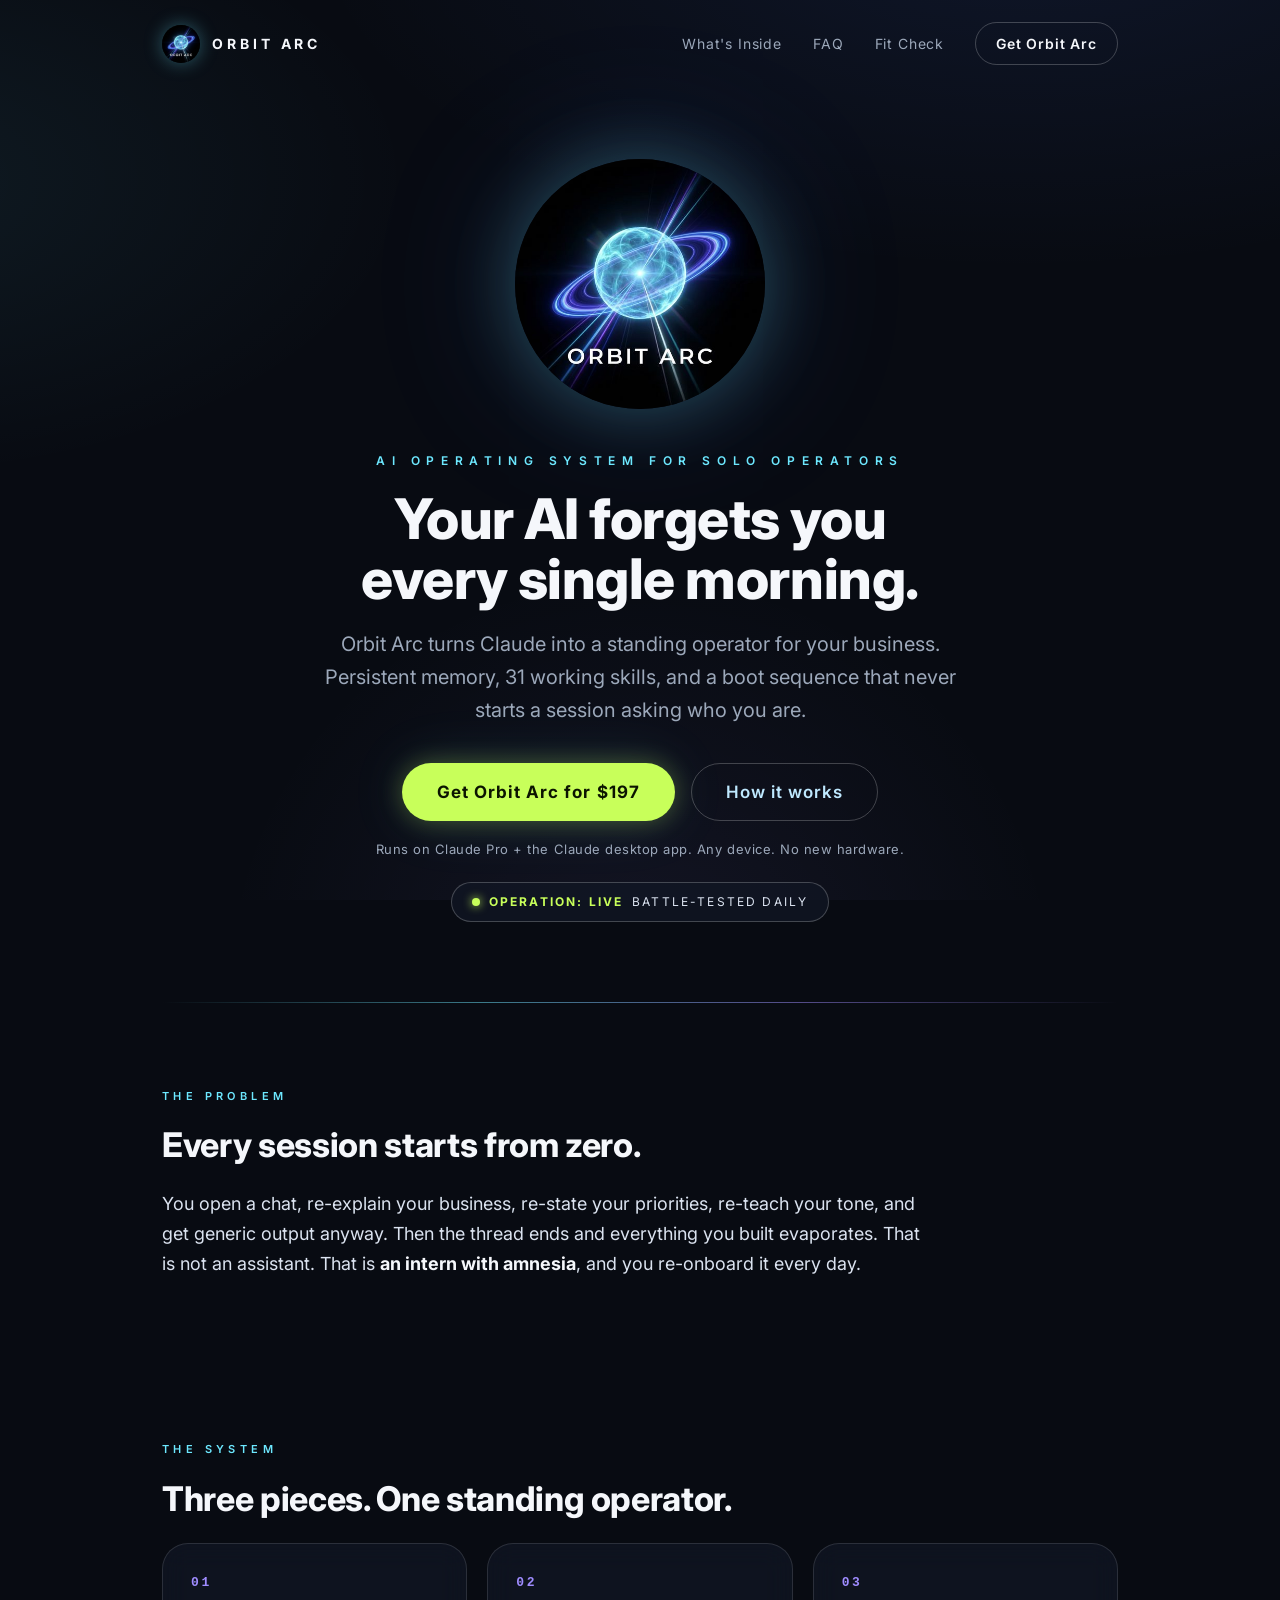
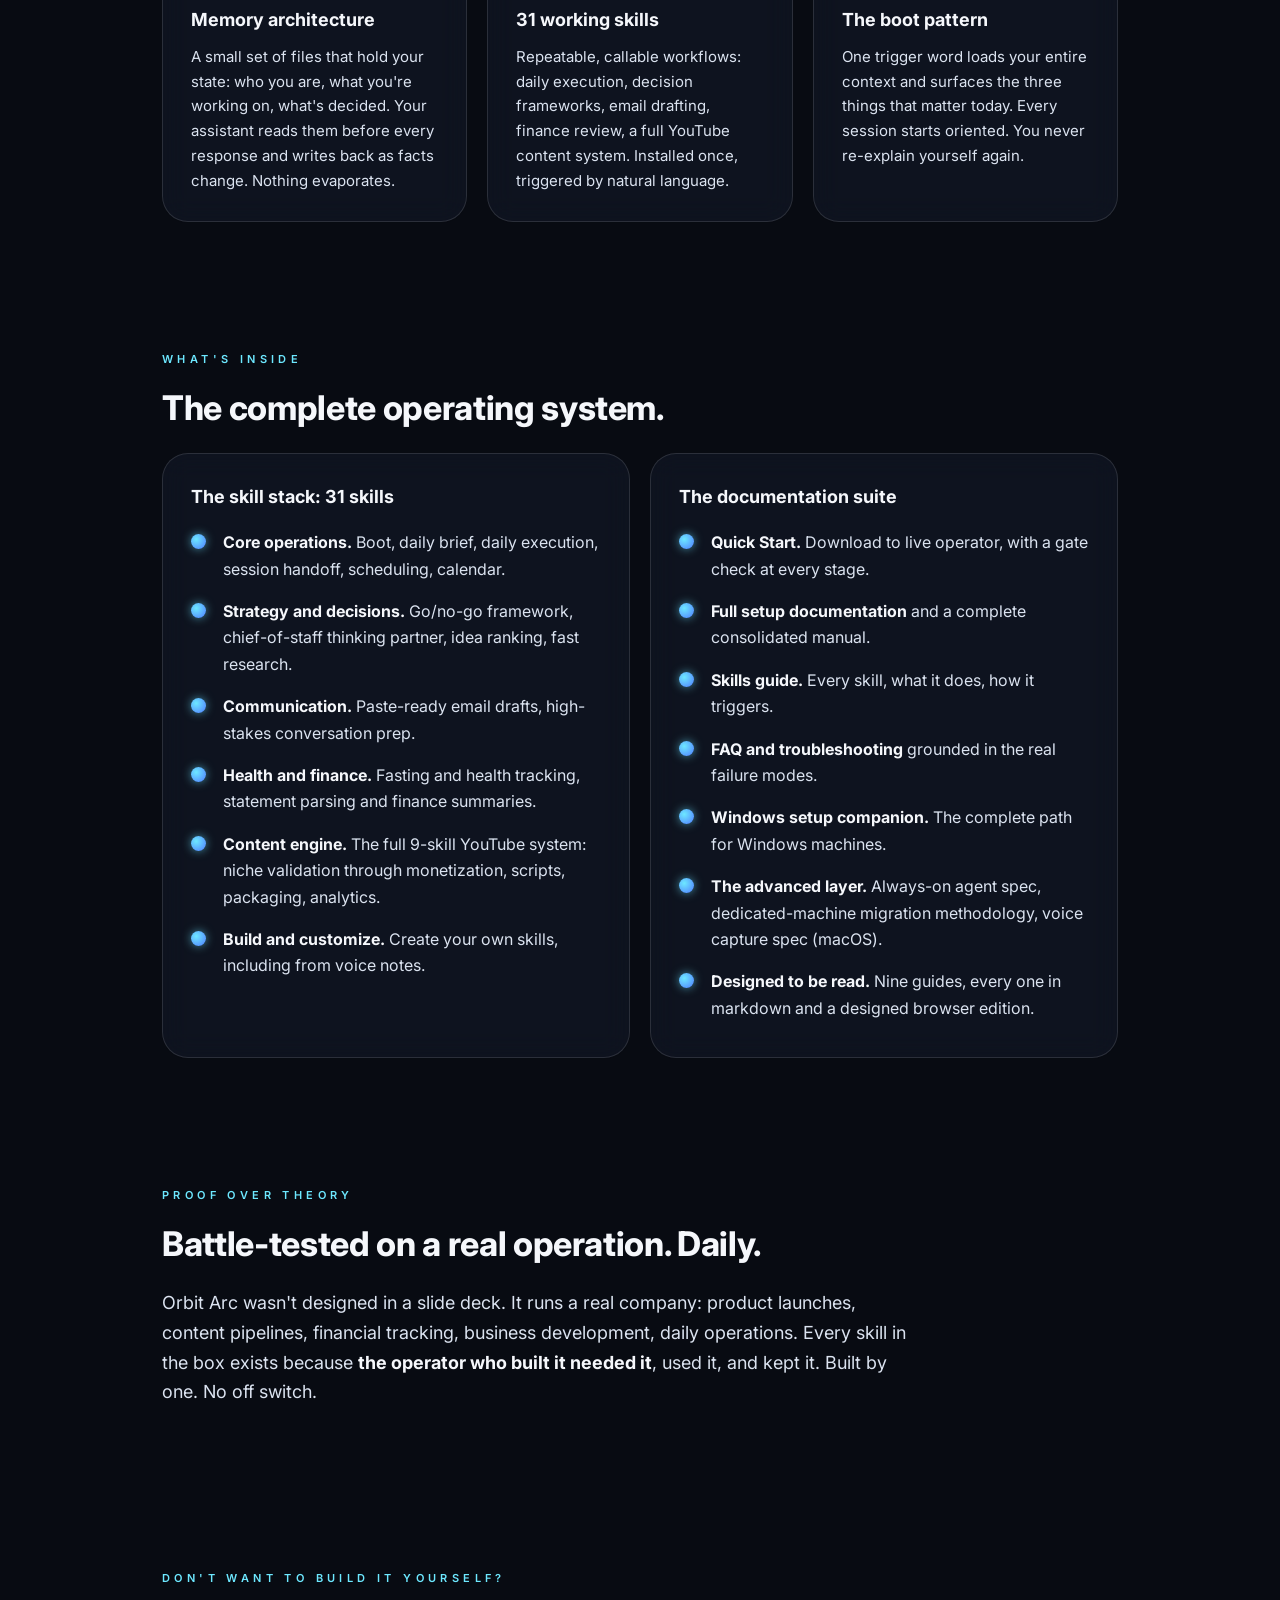
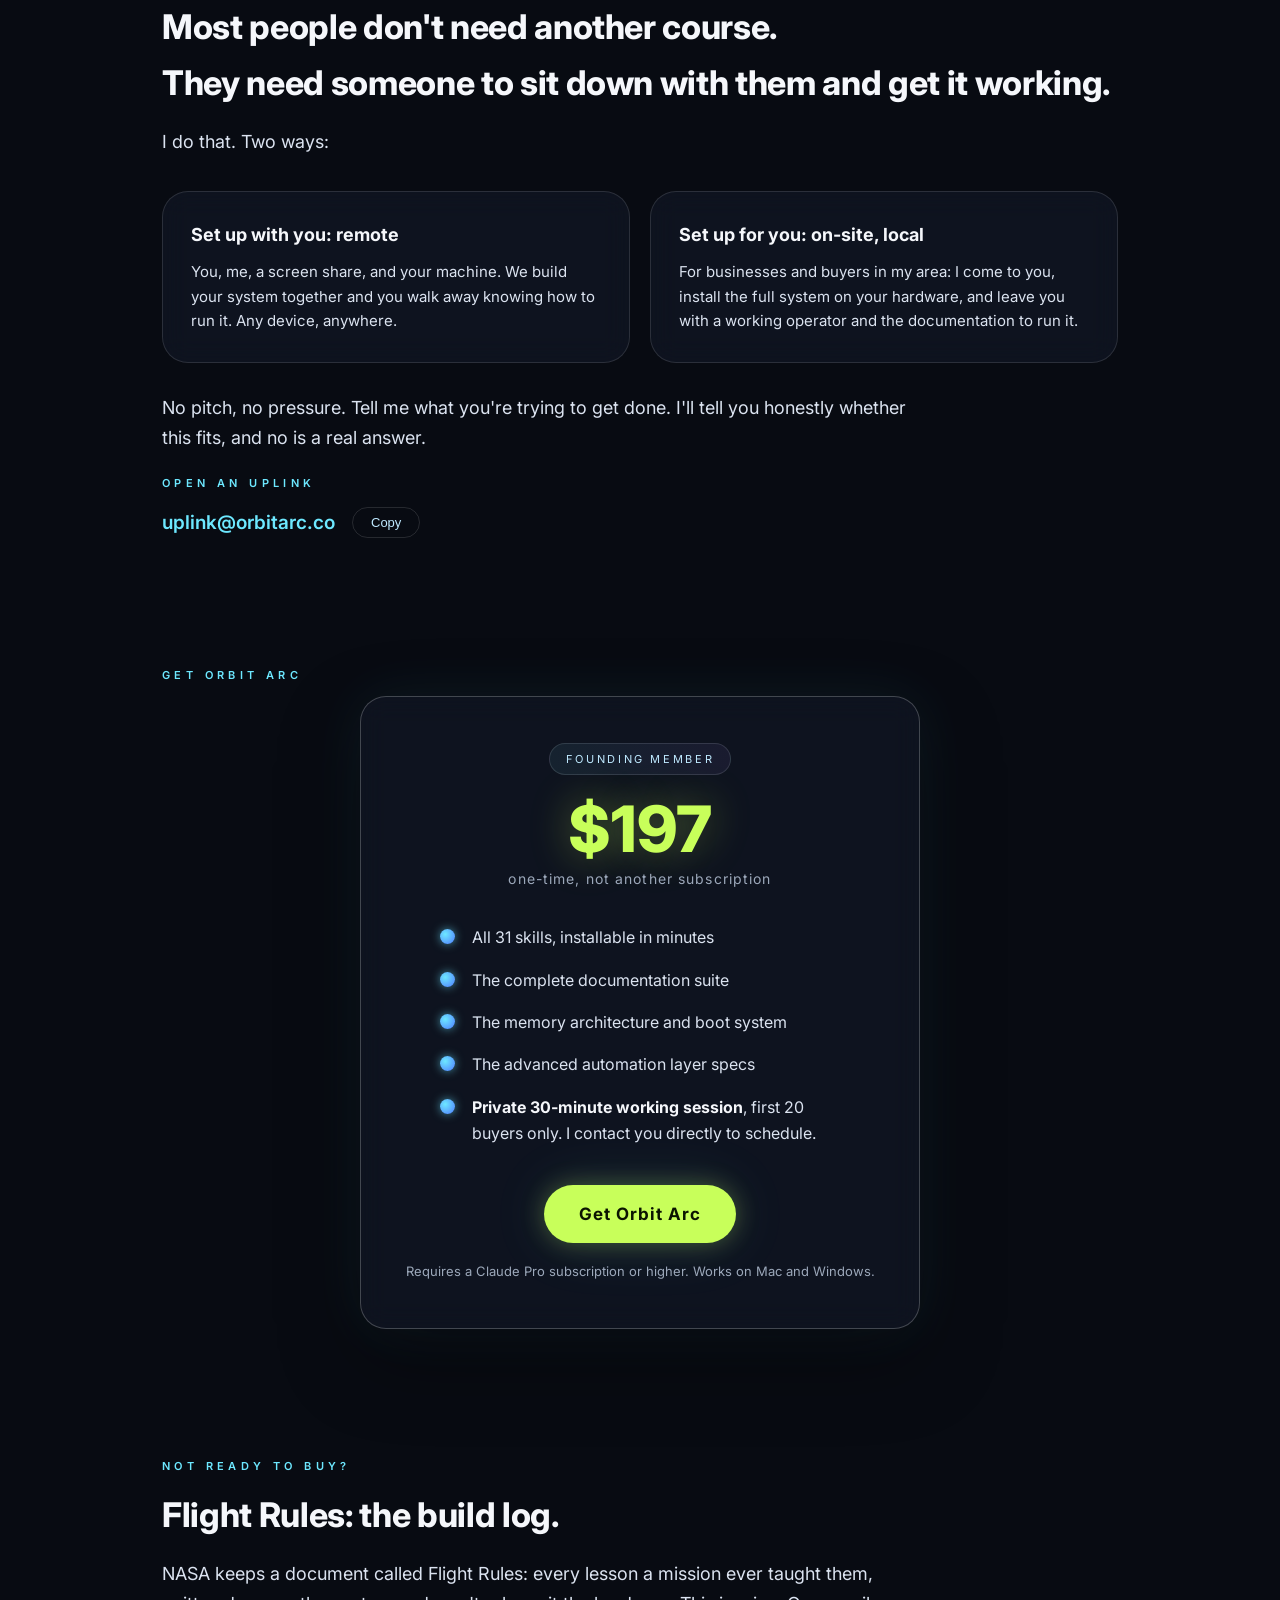
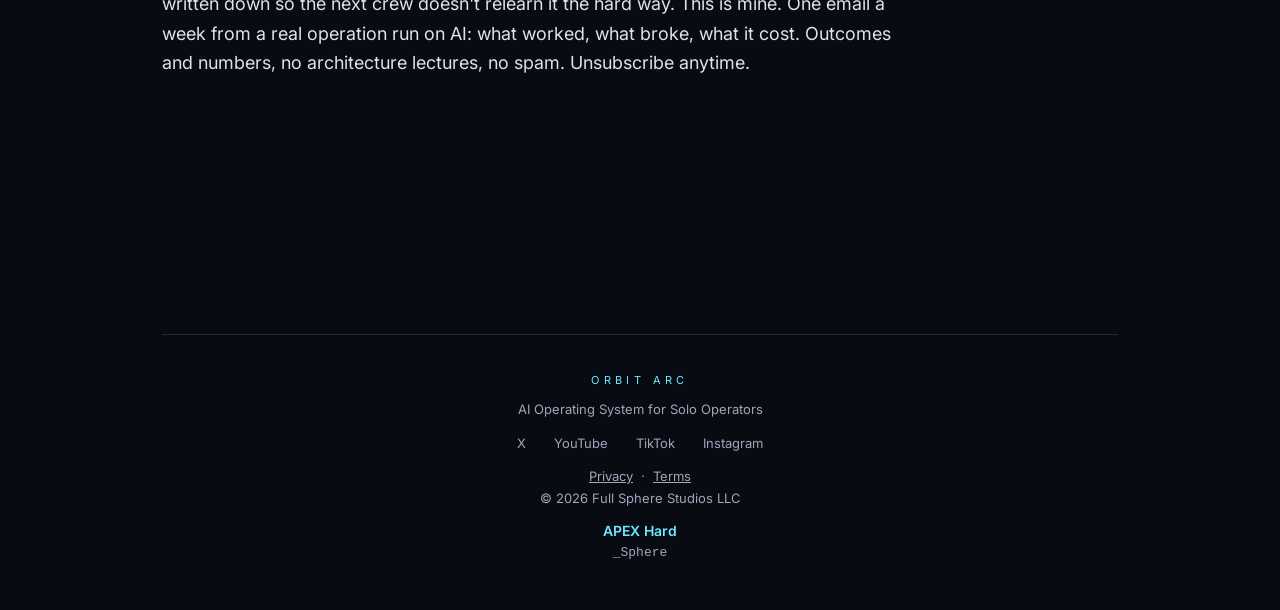
==== commit 43766823: "FAQ/landing copy: align setup-time, starter-workspace, and voice-capture claims with shipped r4 docs" ====
--- a/index.html
+++ b/index.html
@@ -89,12 +89,12 @@
     <div class="card">
       <h3>The documentation suite</h3>
       <ul class="checks">
-        <li><strong>Quick Start.</strong> Download to live operator in your first 60 minutes.</li>
+        <li><strong>Quick Start.</strong> Download to live operator, with a gate check at every stage.</li>
         <li><strong>Full setup documentation</strong> and a complete consolidated manual.</li>
         <li><strong>Skills guide.</strong> Every skill, what it does, how it triggers.</li>
         <li><strong>FAQ and troubleshooting</strong> grounded in the real failure modes.</li>
         <li><strong>Windows setup companion.</strong> The complete path for Windows machines.</li>
-        <li><strong>The advanced layer.</strong> Always-on agent spec, dedicated-machine migration methodology, voice capture system (macOS).</li>
+        <li><strong>The advanced layer.</strong> Always-on agent spec, dedicated-machine migration methodology, voice capture spec (macOS).</li>
         <li><strong>Designed to be read.</strong> Nine guides, every one in markdown and a designed browser edition.</li>
       </ul>
     </div>
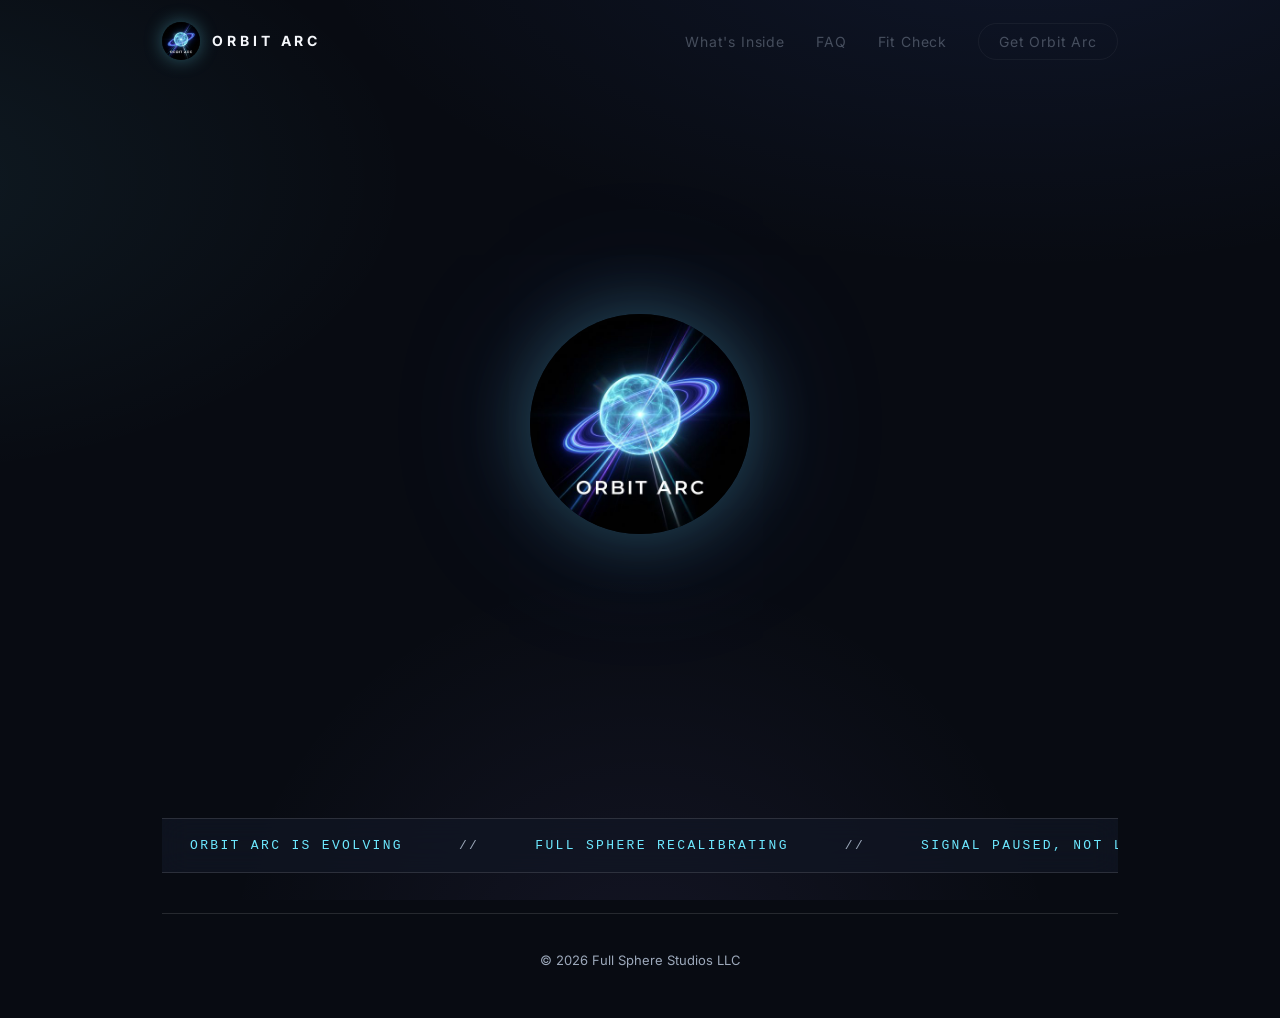
==== commit a0243719: "Revise title, meta descriptions, and navigation links Updated title and meta descriptions to reflect" ====
--- a/index.html
+++ b/index.html
@@ -3,189 +3,131 @@
 <head>
 <meta charset="utf-8">
 <meta name="viewport" content="width=device-width,initial-scale=1">
-<title>Orbit Arc | AI Operating System for Solo Operators</title>
-<meta name="description" content="Orbit Arc turns Claude into a standing operator for your business. Persistent memory, 31 working skills, and a boot pattern that means you never re-explain yourself to your own tools.">
+<title>Orbit Arc</title>
+<meta name="description" content="Orbit Arc is evolving.">
 <link rel="canonical" href="https://orbitarc.co/">
 <link rel="icon" type="image/png" sizes="32x32" href="favicon-32.png">
 <link rel="apple-touch-icon" href="apple-touch-icon.png">
 <meta property="og:type" content="website">
 <meta property="og:url" content="https://orbitarc.co/">
-<meta property="og:title" content="Orbit Arc | AI Operating System for Solo Operators">
-<meta property="og:description" content="Persistent memory. 31 working skills. A standing operator, not a chatbot. Built by one, battle-tested daily.">
+<meta property="og:title" content="Orbit Arc">
+<meta property="og:description" content="Orbit Arc is evolving.">
 <meta property="og:image" content="https://orbitarc.co/og-image.jpg">
 <meta name="twitter:card" content="summary_large_image">
 <meta name="twitter:site" content="@FullSphereAI">
-<meta name="twitter:title" content="Orbit Arc | AI Operating System for Solo Operators">
-<meta name="twitter:description" content="Persistent memory. 31 working skills. A standing operator, not a chatbot.">
+<meta name="twitter:title" content="Orbit Arc">
+<meta name="twitter:description" content="Orbit Arc is evolving.">
 <meta name="twitter:image" content="https://orbitarc.co/og-image.jpg">
 <link rel="stylesheet" href="styles.css">
-<!-- BUY_URL: single deploy-time config. Set once, applies to every buy button on the page. -->
-<script>const BUY_URL = "https://store.orbitarc.co/l/orbit-arc";</script>
-<!-- NEWSLETTER: paste the beehiiv embed URL (https://embeds.beehiiv.com/...) to activate the signup section. NEWSLETTER_NAME renames it everywhere. -->
-<script>
-  const NEWSLETTER_EMBED = "https://subscribe-forms.beehiiv.com/809d14ec-29a6-489c-b813-ba3aafdb0437";
-  const NEWSLETTER_NAME = "Flight Rules";
-</script>
+<style>
+/* Self-contained base, so this file previews correctly opened directly too, not just once it's
+   sitting next to the real styles.css in the repo. Same values as styles.css, safe to duplicate. */
+@import url('https://fonts.googleapis.com/css2?family=Inter:wght@400;600;700;800&display=swap');
+:root{
+  --bg:#080b12; --panel:rgba(17,23,36,.72);
+  --line:rgba(255,255,255,.12); --line-strong:rgba(255,255,255,.22);
+  --cyan:#6de8ff; --blue:#4f7cff; --violet:#9f8cff; --lime:#c8ff5a; --ice:#bfe9ff;
+  --text:#dbe3f0; --dim:#9ca8ba; --white:#f5f7fb;
+}
+*{box-sizing:border-box;margin:0;padding:0}
+body{
+  background:var(--bg); color:var(--text);
+  font-family:Inter,ui-sans-serif,system-ui,-apple-system,'Segoe UI',sans-serif;
+  font-size:17px; line-height:1.65;
+  background-image:
+    radial-gradient(1200px 600px at 80% -10%, rgba(79,124,255,.10), transparent 60%),
+    radial-gradient(900px 500px at -10% 20%, rgba(109,232,255,.07), transparent 60%),
+    radial-gradient(700px 700px at 50% 110%, rgba(159,140,255,.08), transparent 60%);
+  background-attachment:fixed;
+}
+.wrap{max-width:1020px;margin:0 auto;padding:0 32px}
+nav.top{display:flex;align-items:center;justify-content:space-between;padding:22px 0}
+nav.top .mark{display:flex;align-items:center;gap:12px;text-decoration:none}
+nav.top .mark img{width:38px;height:38px;border-radius:50%;box-shadow:0 0 18px rgba(109,232,255,.35)}
+footer{margin-top:40px;padding:36px 0 46px;border-top:1px solid var(--line);text-align:center;color:var(--dim);font-size:13px}
+@media (max-width:820px){ .wrap{padding:0 20px} }
+
+/* Holding-page mode. styles.css is untouched, this just overrides/extends it for this page only. */
+nav.top .links span{
+  color:var(--dim); opacity:.4; letter-spacing:.06em; font-size:14px; margin-left:26px;
+}
+nav.top .links span.btn-mute{
+  border:1px solid var(--line); border-radius:999px; padding:9px 20px;
+}
+.hold{
+  min-height:76vh; display:flex; flex-direction:column;
+  align-items:center; justify-content:center; text-align:center;
+}
+.hold .logo{
+  width:220px; height:220px; border-radius:50%;
+  box-shadow:0 0 70px rgba(109,232,255,.28),0 0 160px rgba(79,124,255,.16);
+  animation:pulse 4.5s ease-in-out infinite;
+}
+@keyframes pulse{
+  0%,100%{box-shadow:0 0 70px rgba(109,232,255,.28),0 0 160px rgba(79,124,255,.16)}
+  50%{box-shadow:0 0 95px rgba(109,232,255,.42),0 0 200px rgba(159,140,255,.22)}
+}
+.ticker-wrap{
+  margin-top:52px; width:100%; overflow:hidden;
+  border-top:1px solid var(--line); border-bottom:1px solid var(--line);
+  padding:16px 0; background:var(--panel);
+  backdrop-filter:blur(14px); -webkit-backdrop-filter:blur(14px);
+}
+.ticker-track{
+  display:flex; width:max-content;
+  animation:scroll 28s linear infinite;
+}
+.ticker-track span{
+  display:inline-block; padding:0 28px; white-space:nowrap;
+  font-family:ui-monospace,monospace; font-size:13px; letter-spacing:.18em;
+  text-transform:uppercase; color:var(--cyan);
+}
+.ticker-track span.dim{ color:var(--dim); }
+@keyframes scroll{
+  0%{transform:translateX(0)}
+  100%{transform:translateX(-50%)}
+}
+@media (max-width:820px){
+  .hold .logo{width:150px;height:150px}
+}
+</style>
 </head>
 <body>
 <div class="wrap">
 
 <nav class="top">
-  <a class="mark" href="index.html"><img src="logo.jpg" alt="Orbit Arc"><span>ORBIT&nbsp;ARC</span></a>
+  <a class="mark" href="index.html"><img src="logo.jpg" alt="Orbit Arc"><span style="opacity:1;color:var(--white);font-weight:700;letter-spacing:.28em;font-size:14px;margin-left:0">ORBIT&nbsp;ARC</span></a>
   <div class="links">
-    <a href="#inside">What's Inside</a>
-    <a href="faq.html">FAQ</a>
-    <a href="fit.html">Fit Check</a>
-    <a href="#get" class="btn ghost" style="padding:9px 20px">Get Orbit Arc</a>
+    <span>What's Inside</span>
+    <span>FAQ</span>
+    <span>Fit Check</span>
+    <span class="btn-mute">Get Orbit Arc</span>
   </div>
 </nav>
 
-<header class="hero">
+<div class="hold">
   <img class="logo" src="logo.jpg" alt="Orbit Arc logo, glowing energy sphere with orbital ring">
-  <div class="kicker">AI Operating System for Solo Operators</div>
-  <h1>Your AI forgets you<br>every single morning.</h1>
-  <p class="sub">Orbit Arc turns Claude into a standing operator for your business. Persistent memory, 31 working skills, and a boot sequence that never starts a session asking who you are.</p>
-  <div class="cta-row">
-    <a class="btn" href="#get">Get Orbit Arc for $197</a>
-    <a class="btn ghost" href="#how">How it works</a>
+</div>
+
+<div class="ticker-wrap">
+  <div class="ticker-track">
+    <span>ORBIT ARC IS EVOLVING</span><span class="dim">//</span>
+    <span>FULL SPHERE RECALIBRATING</span><span class="dim">//</span>
+    <span>SIGNAL PAUSED, NOT LOST</span><span class="dim">//</span>
+    <span>NEW ARCHITECTURE INCOMING</span><span class="dim">//</span>
+    <span>STAND BY</span><span class="dim">//</span>
+    <span>ORBIT ARC IS EVOLVING</span><span class="dim">//</span>
+    <span>FULL SPHERE RECALIBRATING</span><span class="dim">//</span>
+    <span>SIGNAL PAUSED, NOT LOST</span><span class="dim">//</span>
+    <span>NEW ARCHITECTURE INCOMING</span><span class="dim">//</span>
+    <span>STAND BY</span><span class="dim">//</span>
   </div>
-  <div class="under">Runs on Claude Pro + the Claude desktop app. Any device. No new hardware.</div>
-  <div><span class="live-chip"><span class="dot"></span><strong>Operation: Live</strong> Battle-tested daily</span></div>
-</header>
+</div>
 
-<div class="hrule"></div>
-
-<section id="problem">
-  <div class="kicker">The Problem</div>
-  <h2>Every session starts from zero.</h2>
-  <p class="lead">You open a chat, re-explain your business, re-state your priorities, re-teach your tone, and get generic output anyway. Then the thread ends and everything you built evaporates. That is not an assistant. That is <strong>an intern with amnesia</strong>, and you re-onboard it every day.</p>
-</section>
-
-<section id="how">
-  <div class="kicker">The System</div>
-  <h2>Three pieces. One standing operator.</h2>
-  <div class="grid3">
-    <div class="card"><span class="num">01</span><h3>Memory architecture</h3><p>A small set of files that hold your state: who you are, what you're working on, what's decided. Your assistant reads them before every response and writes back as facts change. Nothing evaporates.</p></div>
-    <div class="card"><span class="num">02</span><h3>31 working skills</h3><p>Repeatable, callable workflows: daily execution, decision frameworks, email drafting, finance review, a full YouTube content system. Installed once, triggered by natural language.</p></div>
-    <div class="card"><span class="num">03</span><h3>The boot pattern</h3><p>One trigger word loads your entire context and surfaces the three things that matter today. Every session starts oriented. You never re-explain yourself again.</p></div>
-  </div>
-</section>
-
-<section id="inside">
-  <div class="kicker">What's Inside</div>
-  <h2>The complete operating system.</h2>
-  <div class="grid2">
-    <div class="card">
-      <h3>The skill stack: 31 skills</h3>
-      <ul class="checks">
-        <li><strong>Core operations.</strong> Boot, daily brief, daily execution, session handoff, scheduling, calendar.</li>
-        <li><strong>Strategy and decisions.</strong> Go/no-go framework, chief-of-staff thinking partner, idea ranking, fast research.</li>
-        <li><strong>Communication.</strong> Paste-ready email drafts, high-stakes conversation prep.</li>
-        <li><strong>Health and finance.</strong> Fasting and health tracking, statement parsing and finance summaries.</li>
-        <li><strong>Content engine.</strong> The full 9-skill YouTube system: niche validation through monetization, scripts, packaging, analytics.</li>
-        <li><strong>Build and customize.</strong> Create your own skills, including from voice notes.</li>
-      </ul>
-    </div>
-    <div class="card">
-      <h3>The documentation suite</h3>
-      <ul class="checks">
-        <li><strong>Quick Start.</strong> Download to live operator, with a gate check at every stage.</li>
-        <li><strong>Full setup documentation</strong> and a complete consolidated manual.</li>
-        <li><strong>Skills guide.</strong> Every skill, what it does, how it triggers.</li>
-        <li><strong>FAQ and troubleshooting</strong> grounded in the real failure modes.</li>
-        <li><strong>Windows setup companion.</strong> The complete path for Windows machines.</li>
-        <li><strong>The advanced layer.</strong> Always-on agent spec, dedicated-machine migration methodology, voice capture spec (macOS).</li>
-        <li><strong>Designed to be read.</strong> Nine guides, every one in markdown and a designed browser edition.</li>
-      </ul>
-    </div>
-  </div>
-</section>
-
-<section id="proof">
-  <div class="kicker">Proof Over Theory</div>
-  <h2>Battle-tested on a real operation. Daily.</h2>
-  <p class="lead">Orbit Arc wasn't designed in a slide deck. It runs a real company: product launches, content pipelines, financial tracking, business development, daily operations. Every skill in the box exists because <strong>the operator who built it needed it</strong>, used it, and kept it. Built by one. No off switch.</p>
-</section>
-
-<section id="help">
-  <div class="kicker">Don't Want to Build It Yourself?</div>
-  <h2>Most people don't need another course.<br>They need someone to sit down with them and get it working.</h2>
-  <p class="lead">I do that. Two ways:</p>
-  <div class="grid2">
-    <div class="card"><h3>Set up with you: remote</h3><p>You, me, a screen share, and your machine. We build your system together and you walk away knowing how to run it. Any device, anywhere.</p></div>
-    <div class="card"><h3>Set up for you: on-site, local</h3><p>For businesses and buyers in my area: I come to you, install the full system on your hardware, and leave you with a working operator and the documentation to run it.</p></div>
-  </div>
-  <p class="lead" style="margin-top:30px;margin-bottom:22px">No pitch, no pressure. Tell me what you're trying to get done. I'll tell you honestly whether this fits, and no is a real answer.</p>
-  <div class="kicker" style="margin-bottom:14px">Open an Uplink</div>
-  <div>
-    <a href="mailto:uplink@orbitarc.co?subject=Setup%20help" style="color:var(--cyan);font-size:19px;font-weight:600;text-decoration:none">uplink@orbitarc.co</a>
-    <button id="copy-uplink" type="button" style="margin-left:12px;background:transparent;border:1px solid var(--line);color:var(--ice);border-radius:999px;padding:7px 18px;font-size:13px;cursor:pointer;vertical-align:2px">Copy</button>
-  </div>
-</section>
-
-<section id="get">
-  <div class="kicker">Get Orbit Arc</div>
-  <div class="price-card">
-    <div class="tag">Founding Member</div>
-    <div class="price">$197</div>
-    <div class="once">one-time, not another subscription</div>
-    <ul class="checks">
-      <li>All 31 skills, installable in minutes</li>
-      <li>The complete documentation suite</li>
-      <li>The memory architecture and boot system</li>
-      <li>The advanced automation layer specs</li>
-      <li><strong>Private 30-minute working session</strong>, first 20 buyers only. I contact you directly to schedule.</li>
-    </ul>
-    <a class="btn buy" href="https://store.orbitarc.co/l/orbit-arc">Get Orbit Arc</a>
-    <p style="margin-top:18px;font-size:13px;color:var(--dim)">Requires a Claude Pro subscription or higher. Works on Mac and Windows.</p>
-  </div>
-</section>
-
-<section id="signup" style="display:none">
-  <div class="kicker">Not Ready to Buy?</div>
-  <h2><span class="nl-name">Flight Rules</span>: the build log.</h2>
-  <p class="lead">NASA keeps a document called Flight Rules: every lesson a mission ever taught them, written down so the next crew doesn't relearn it the hard way. This is mine. One email a week from a real operation run on AI: what worked, what broke, what it cost. Outcomes and numbers, no architecture lectures, no spam. Unsubscribe anytime.</p>
-  <div class="nl-embed" style="max-width:480px;margin:0 auto"></div>
-</section>
-
-<footer>
-  <div class="fbrand">Orbit&nbsp;Arc</div>
-  <div>AI Operating System for Solo Operators</div>
-  <div class="social">
-    <a href="https://x.com/FullSphereAI">X</a>
-    <a href="https://www.youtube.com/@Orbit-Arc">YouTube</a>
-    <a href="https://www.tiktok.com/@full_sphere">TikTok</a>
-    <a href="https://www.instagram.com/full_sphere">Instagram</a>
-  </div>
-  <div><a href="privacy.html" style="color:var(--dim)">Privacy</a> &nbsp;·&nbsp; <a href="terms.html" style="color:var(--dim)">Terms</a></div>
+<footer style="margin-top:40px">
   <div>&copy; 2026 Full Sphere Studios LLC</div>
-  <div style="margin-top:10px;color:var(--cyan);font-weight:600;font-size:14px">APEX Hard</div>
-  <div style="font-family:ui-monospace,monospace;color:var(--dim);font-size:13px">_Sphere</div>
 </footer>
 
 </div>
-<script>
-  document.querySelectorAll('a.buy').forEach(a => {
-    if (BUY_URL !== "REPLACE_AT_DEPLOY") a.href = BUY_URL;
-  });
-  const cu = document.getElementById('copy-uplink');
-  if (cu) cu.addEventListener('click', () => {
-    navigator.clipboard.writeText('uplink@orbitarc.co').then(() => {
-      cu.textContent = 'Copied';
-      setTimeout(() => { cu.textContent = 'Copy'; }, 1600);
-    });
-  });
-  if (NEWSLETTER_EMBED !== "REPLACE_AT_DEPLOY") {
-    const s = document.getElementById('signup');
-    s.style.display = "";
-    s.querySelectorAll('.nl-name').forEach(el => el.textContent = NEWSLETTER_NAME);
-    const f = document.createElement('iframe');
-    f.src = NEWSLETTER_EMBED;
-    f.title = NEWSLETTER_NAME + " signup";
-    f.style.cssText = "width:100%;height:110px;border:none;background:transparent";
-    f.setAttribute('data-test-id','beehiiv-embed');
-    s.querySelector('.nl-embed').appendChild(f);
-  }
-</script>
 </body>
 </html>
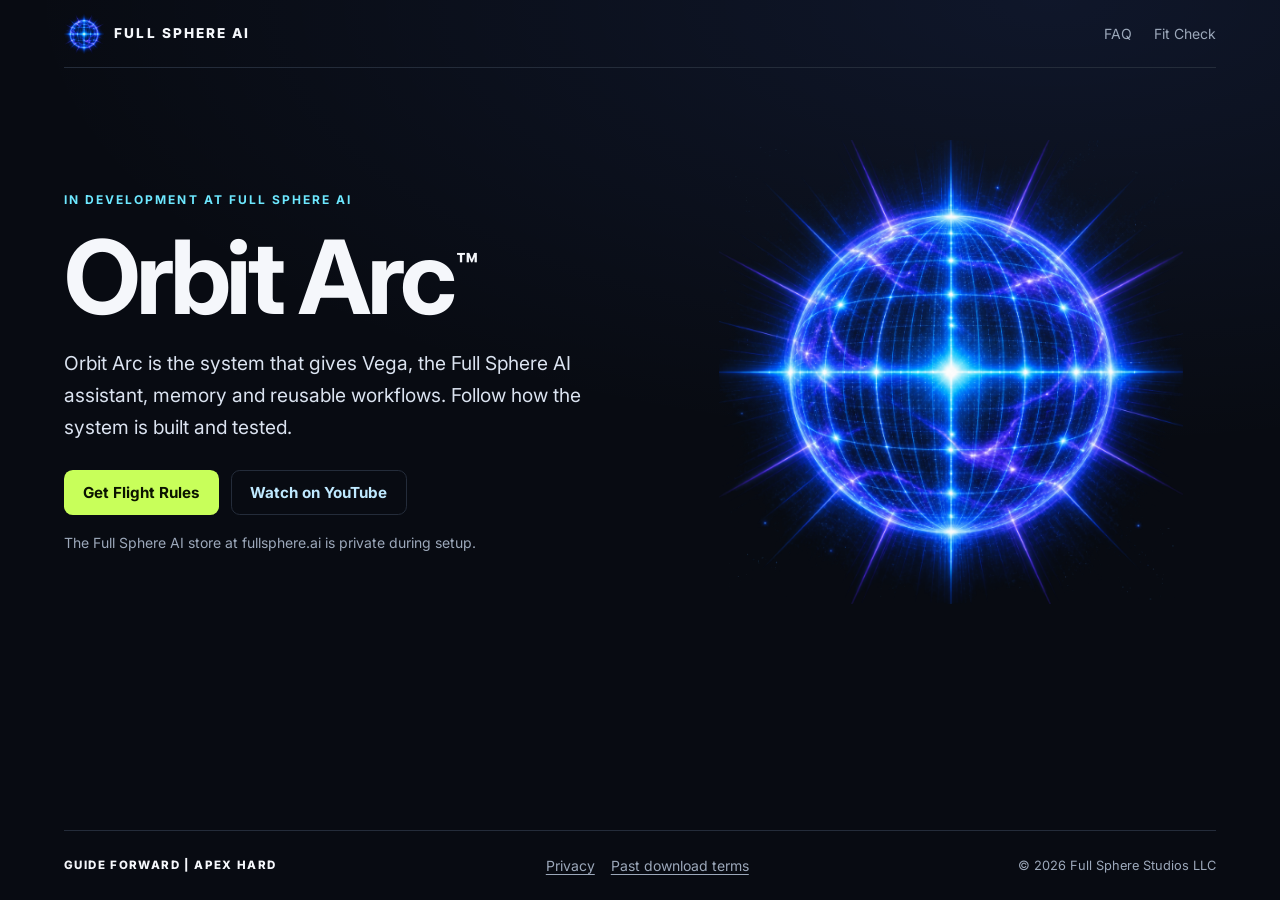
==== commit bdc80203: "Refresh Orbit Arc site and simplify Flight Rules signup" ====
--- a/index.html
+++ b/index.html
@@ -3,131 +3,50 @@
 <head>
 <meta charset="utf-8">
 <meta name="viewport" content="width=device-width,initial-scale=1">
-<title>Orbit Arc</title>
-<meta name="description" content="Orbit Arc is evolving.">
+<title>Orbit Arc™ | Full Sphere AI</title>
+<meta name="description" content="Orbit Arc is the assistant system in development at Full Sphere AI.">
 <link rel="canonical" href="https://orbitarc.co/">
-<link rel="icon" type="image/png" sizes="32x32" href="favicon-32.png">
-<link rel="apple-touch-icon" href="apple-touch-icon.png">
+<link rel="icon" type="image/png" sizes="64x64" href="full-sphere-mark.png">
+<link rel="apple-touch-icon" href="full-sphere-touch.png">
 <meta property="og:type" content="website">
 <meta property="og:url" content="https://orbitarc.co/">
-<meta property="og:title" content="Orbit Arc">
-<meta property="og:description" content="Orbit Arc is evolving.">
-<meta property="og:image" content="https://orbitarc.co/og-image.jpg">
+<meta property="og:title" content="Orbit Arc™ | Full Sphere AI">
+<meta property="og:description" content="Orbit Arc is the assistant system in development at Full Sphere AI.">
+<meta property="og:image" content="https://orbitarc.co/full-sphere-social.png">
 <meta name="twitter:card" content="summary_large_image">
-<meta name="twitter:site" content="@FullSphereAI">
-<meta name="twitter:title" content="Orbit Arc">
-<meta name="twitter:description" content="Orbit Arc is evolving.">
-<meta name="twitter:image" content="https://orbitarc.co/og-image.jpg">
 <link rel="stylesheet" href="styles.css">
-<style>
-/* Self-contained base, so this file previews correctly opened directly too, not just once it's
-   sitting next to the real styles.css in the repo. Same values as styles.css, safe to duplicate. */
-@import url('https://fonts.googleapis.com/css2?family=Inter:wght@400;600;700;800&display=swap');
-:root{
-  --bg:#080b12; --panel:rgba(17,23,36,.72);
-  --line:rgba(255,255,255,.12); --line-strong:rgba(255,255,255,.22);
-  --cyan:#6de8ff; --blue:#4f7cff; --violet:#9f8cff; --lime:#c8ff5a; --ice:#bfe9ff;
-  --text:#dbe3f0; --dim:#9ca8ba; --white:#f5f7fb;
-}
-*{box-sizing:border-box;margin:0;padding:0}
-body{
-  background:var(--bg); color:var(--text);
-  font-family:Inter,ui-sans-serif,system-ui,-apple-system,'Segoe UI',sans-serif;
-  font-size:17px; line-height:1.65;
-  background-image:
-    radial-gradient(1200px 600px at 80% -10%, rgba(79,124,255,.10), transparent 60%),
-    radial-gradient(900px 500px at -10% 20%, rgba(109,232,255,.07), transparent 60%),
-    radial-gradient(700px 700px at 50% 110%, rgba(159,140,255,.08), transparent 60%);
-  background-attachment:fixed;
-}
-.wrap{max-width:1020px;margin:0 auto;padding:0 32px}
-nav.top{display:flex;align-items:center;justify-content:space-between;padding:22px 0}
-nav.top .mark{display:flex;align-items:center;gap:12px;text-decoration:none}
-nav.top .mark img{width:38px;height:38px;border-radius:50%;box-shadow:0 0 18px rgba(109,232,255,.35)}
-footer{margin-top:40px;padding:36px 0 46px;border-top:1px solid var(--line);text-align:center;color:var(--dim);font-size:13px}
-@media (max-width:820px){ .wrap{padding:0 20px} }
-
-/* Holding-page mode. styles.css is untouched, this just overrides/extends it for this page only. */
-nav.top .links span{
-  color:var(--dim); opacity:.4; letter-spacing:.06em; font-size:14px; margin-left:26px;
-}
-nav.top .links span.btn-mute{
-  border:1px solid var(--line); border-radius:999px; padding:9px 20px;
-}
-.hold{
-  min-height:76vh; display:flex; flex-direction:column;
-  align-items:center; justify-content:center; text-align:center;
-}
-.hold .logo{
-  width:220px; height:220px; border-radius:50%;
-  box-shadow:0 0 70px rgba(109,232,255,.28),0 0 160px rgba(79,124,255,.16);
-  animation:pulse 4.5s ease-in-out infinite;
-}
-@keyframes pulse{
-  0%,100%{box-shadow:0 0 70px rgba(109,232,255,.28),0 0 160px rgba(79,124,255,.16)}
-  50%{box-shadow:0 0 95px rgba(109,232,255,.42),0 0 200px rgba(159,140,255,.22)}
-}
-.ticker-wrap{
-  margin-top:52px; width:100%; overflow:hidden;
-  border-top:1px solid var(--line); border-bottom:1px solid var(--line);
-  padding:16px 0; background:var(--panel);
-  backdrop-filter:blur(14px); -webkit-backdrop-filter:blur(14px);
-}
-.ticker-track{
-  display:flex; width:max-content;
-  animation:scroll 28s linear infinite;
-}
-.ticker-track span{
-  display:inline-block; padding:0 28px; white-space:nowrap;
-  font-family:ui-monospace,monospace; font-size:13px; letter-spacing:.18em;
-  text-transform:uppercase; color:var(--cyan);
-}
-.ticker-track span.dim{ color:var(--dim); }
-@keyframes scroll{
-  0%{transform:translateX(0)}
-  100%{transform:translateX(-50%)}
-}
-@media (max-width:820px){
-  .hold .logo{width:150px;height:150px}
-}
-</style>
 </head>
 <body>
 <div class="wrap">
-
-<nav class="top">
-  <a class="mark" href="index.html"><img src="logo.jpg" alt="Orbit Arc"><span style="opacity:1;color:var(--white);font-weight:700;letter-spacing:.28em;font-size:14px;margin-left:0">ORBIT&nbsp;ARC</span></a>
+<nav class="top" aria-label="Main">
+  <a class="mark" href="index.html"><img src="full-sphere-mark.png" alt="" width="40" height="40"><span>FULL SPHERE AI</span></a>
   <div class="links">
-    <span>What's Inside</span>
-    <span>FAQ</span>
-    <span>Fit Check</span>
-    <span class="btn-mute">Get Orbit Arc</span>
+    <a href="faq.html">FAQ</a>
+    <a href="fit.html">Fit Check</a>
   </div>
 </nav>
 
-<div class="hold">
-  <img class="logo" src="logo.jpg" alt="Orbit Arc logo, glowing energy sphere with orbital ring">
-</div>
+<main>
+  <header class="hero home-hero">
+    <div class="hero-copy">
+      <p class="kicker">In development at Full Sphere AI</p>
+      <h1>Orbit Arc<span class="trademark">™</span></h1>
+      <p class="sub">Orbit Arc is the system that gives Vega, the Full Sphere AI assistant, memory and reusable workflows. Follow how the system is built and tested.</p>
+      <div class="cta-row">
+        <a class="btn" href="https://orbitarc.beehiiv.com/subscribe">Get Flight Rules</a>
+        <a class="btn ghost" href="https://www.youtube.com/@fullsphereAi">Watch on YouTube</a>
+      </div>
+      <p class="under">The Full Sphere AI store at fullsphere.ai is private during setup.</p>
+    </div>
+    <img class="hero-art" src="full-sphere-sphere.png" alt="" width="512" height="512">
+  </header>
+</main>
 
-<div class="ticker-wrap">
-  <div class="ticker-track">
-    <span>ORBIT ARC IS EVOLVING</span><span class="dim">//</span>
-    <span>FULL SPHERE RECALIBRATING</span><span class="dim">//</span>
-    <span>SIGNAL PAUSED, NOT LOST</span><span class="dim">//</span>
-    <span>NEW ARCHITECTURE INCOMING</span><span class="dim">//</span>
-    <span>STAND BY</span><span class="dim">//</span>
-    <span>ORBIT ARC IS EVOLVING</span><span class="dim">//</span>
-    <span>FULL SPHERE RECALIBRATING</span><span class="dim">//</span>
-    <span>SIGNAL PAUSED, NOT LOST</span><span class="dim">//</span>
-    <span>NEW ARCHITECTURE INCOMING</span><span class="dim">//</span>
-    <span>STAND BY</span><span class="dim">//</span>
-  </div>
-</div>
-
-<footer style="margin-top:40px">
+<footer>
+  <div class="fbrand">Guide Forward | Apex Hard</div>
+  <div class="social"><a href="privacy.html">Privacy</a><a href="terms.html">Past download terms</a></div>
   <div>&copy; 2026 Full Sphere Studios LLC</div>
 </footer>
-
 </div>
 </body>
 </html>
--- a/styles.css
+++ b/styles.css
@@ -1,122 +1,217 @@
 @import url('https://fonts.googleapis.com/css2?family=Inter:wght@400;600;700;800&display=swap');
-:root{
-  --bg:#080b12; --bg-soft:#0d121d; --panel:rgba(17,23,36,.72); --panel2:#111724;
-  --line:rgba(255,255,255,.12); --line-strong:rgba(255,255,255,.22);
-  --cyan:#6de8ff; --blue:#4f7cff; --violet:#9f8cff; --lime:#c8ff5a; --ice:#bfe9ff;
-  --text:#dbe3f0; --dim:#9ca8ba; --white:#f5f7fb;
-}
-*{box-sizing:border-box;margin:0;padding:0}
-html{scroll-behavior:smooth}
-body{
-  background:var(--bg); color:var(--text);
-  font-family:Inter,ui-sans-serif,system-ui,-apple-system,'Segoe UI',sans-serif;
-  font-size:17px; line-height:1.65;
-  background-image:
-    radial-gradient(1200px 600px at 80% -10%, rgba(79,124,255,.10), transparent 60%),
-    radial-gradient(900px 500px at -10% 20%, rgba(109,232,255,.07), transparent 60%),
-    radial-gradient(700px 700px at 50% 110%, rgba(159,140,255,.08), transparent 60%);
-  background-attachment:fixed;
-}
-.wrap{max-width:1020px;margin:0 auto;padding:0 32px}
-
-/* nav */
-nav.top{display:flex;align-items:center;justify-content:space-between;padding:22px 0}
-nav.top .mark{display:flex;align-items:center;gap:12px;text-decoration:none}
-nav.top .mark img{width:38px;height:38px;border-radius:50%;box-shadow:0 0 18px rgba(109,232,255,.35)}
-nav.top .mark span{color:var(--white);font-weight:700;letter-spacing:.28em;font-size:14px}
-nav.top .links a{color:var(--dim);text-decoration:none;margin-left:26px;font-size:14px;letter-spacing:.06em}
-nav.top .links a:hover{color:var(--cyan)}
-nav.top .links a.btn{color:var(--white)}
-
-/* buttons */
-.btn{display:inline-block;padding:14px 34px;border-radius:999px;text-decoration:none;
-  font-weight:700;letter-spacing:.06em;color:#0b1400;
-  background:var(--lime);
-  box-shadow:0 0 24px rgba(200,255,90,.28),0 0 60px rgba(109,232,255,.12);
-  border:1px solid rgba(200,255,90,.5);transition:transform .15s ease, box-shadow .15s ease}
-.btn:hover{transform:translateY(-2px);box-shadow:0 0 34px rgba(200,255,90,.42),0 0 80px rgba(109,232,255,.18)}
-.btn.ghost{background:transparent;border:1px solid var(--line-strong);box-shadow:none;color:var(--ice);font-weight:600}
-.btn.ghost:hover{border-color:var(--cyan);color:var(--white)}
-
-/* hero */
-header.hero{text-align:center;padding:72px 0 60px}
-header.hero .logo{width:250px;height:250px;border-radius:50%;
-  box-shadow:0 0 70px rgba(109,232,255,.28),0 0 160px rgba(79,124,255,.16);margin-bottom:34px}
-header.hero .kicker{font-size:12px;letter-spacing:.55em;color:var(--cyan);text-transform:uppercase;font-weight:600;margin-bottom:18px}
-header.hero h1{font-size:56px;font-weight:800;color:var(--white);letter-spacing:-.01em;line-height:1.08;margin-bottom:18px}
-header.hero .sub{font-size:20px;color:var(--dim);max-width:640px;margin:0 auto 36px}
-header.hero .cta-row{display:flex;gap:16px;justify-content:center;flex-wrap:wrap}
-header.hero .under{margin-top:18px;font-size:13px;color:var(--dim);letter-spacing:.04em}
-.live-chip{display:inline-flex;align-items:center;gap:9px;margin-top:22px;padding:9px 20px;
-  border:1px solid var(--line-strong);border-radius:999px;font-size:12px;letter-spacing:.18em;
-  text-transform:uppercase;color:var(--text);background:var(--panel)}
-.live-chip .dot{width:8px;height:8px;border-radius:50%;background:var(--lime);box-shadow:0 0 10px var(--lime)}
-.live-chip strong{color:var(--lime);font-weight:700}
-
-.hrule{height:1px;margin:20px 0;
-  background:linear-gradient(90deg,transparent,rgba(109,232,255,.5),rgba(159,140,255,.5),transparent)}
-
-/* sections */
-section{padding:64px 0}
-section .kicker{font-size:11px;letter-spacing:.4em;color:var(--cyan);text-transform:uppercase;font-weight:600;margin-bottom:12px}
-section h2{font-size:34px;color:var(--white);font-weight:750;margin-bottom:16px;letter-spacing:-.01em}
-section .lead{font-size:18px;color:var(--text);max-width:760px;margin-bottom:34px}
-section .lead strong{color:var(--white)}
-
-.grid3{display:grid;grid-template-columns:repeat(3,1fr);gap:20px}
-.grid2{display:grid;grid-template-columns:repeat(2,1fr);gap:20px}
-.card{background:var(--panel);border:1px solid var(--line);border-radius:26px;padding:28px 28px;
-  backdrop-filter:blur(14px);-webkit-backdrop-filter:blur(14px)}
-.card h3{color:var(--white);font-size:18px;font-weight:700;margin-bottom:10px}
-.card p{font-size:15px;color:var(--text)}
-.card .num{font-family:ui-monospace,monospace;color:var(--violet);font-weight:800;font-size:13px;letter-spacing:.2em;display:block;margin-bottom:12px}
-
-ul.checks{list-style:none;margin-top:8px}
-ul.checks li{padding:8px 0 8px 32px;position:relative;font-size:16px}
-ul.checks li::before{content:'';position:absolute;left:0;top:13px;width:15px;height:15px;
-  border-radius:50%;background:radial-gradient(circle at 35% 35%,var(--cyan),var(--blue));
-  box-shadow:0 0 10px rgba(109,232,255,.6)}
-ul.checks li strong{color:var(--white)}
-
-/* pricing */
-.price-card{max-width:560px;margin:0 auto;text-align:center;background:var(--panel);
-  backdrop-filter:blur(14px);-webkit-backdrop-filter:blur(14px);
-  border:1px solid var(--line-strong);border-radius:26px;padding:46px 40px;
-  box-shadow:0 30px 80px rgba(0,0,0,.35),0 0 60px rgba(109,232,255,.08)}
-.price-card .tag{display:inline-block;padding:6px 16px;border:1px solid var(--line);border-radius:999px;
-  font-size:11px;letter-spacing:.24em;text-transform:uppercase;color:var(--ice);margin-bottom:22px;
-  background:linear-gradient(90deg,rgba(109,232,255,.08),rgba(159,140,255,.08))}
-.price-card .price{font-size:64px;color:var(--lime);font-weight:800;line-height:1;margin-bottom:6px;
-  text-shadow:0 0 40px rgba(200,255,90,.35)}
-.price-card .once{color:var(--dim);font-size:14px;margin-bottom:26px;letter-spacing:.08em}
-.price-card ul.checks{text-align:left;max-width:400px;margin:0 auto 30px}
-
-/* faq page */
-.faq-item{background:var(--panel);border:1px solid var(--line);border-radius:20px;padding:24px 28px;margin-bottom:16px;
-  backdrop-filter:blur(14px);-webkit-backdrop-filter:blur(14px)}
-.faq-item h3{color:var(--white);font-size:17px;font-weight:700;margin-bottom:10px}
-.faq-item p{font-size:15px}
-.faq-item code{font-family:ui-monospace,monospace;font-size:13px;background:var(--panel2);
-  border:1px solid var(--line);border-radius:6px;padding:2px 7px;color:var(--cyan)}
-
-/* footer */
-footer{margin-top:40px;padding:36px 0 46px;border-top:1px solid var(--line);text-align:center;color:var(--dim);font-size:13px}
-footer .fbrand{letter-spacing:.4em;text-transform:uppercase;font-size:11px;color:var(--cyan);margin-bottom:10px}
-footer .social{margin:12px 0}
-footer .social a{color:var(--dim);text-decoration:none;margin:0 12px;font-size:13px}
-footer .social a:hover{color:var(--cyan)}
-
-/* 404 */
-.lost{min-height:70vh;display:flex;flex-direction:column;align-items:center;justify-content:center;text-align:center}
-.lost h1{font-size:100px;color:var(--white);font-weight:800;letter-spacing:.1em;
-  text-shadow:0 0 40px rgba(109,232,255,.5)}
-.lost p{color:var(--dim);font-size:18px;margin:14px 0 30px}
-
-@media (max-width:820px){
-  .grid3,.grid2{grid-template-columns:1fr}
-  header.hero h1{font-size:38px}
-  header.hero .logo{width:180px;height:180px}
-  section h2{font-size:27px}
-  nav.top .links a{margin-left:16px}
-  .wrap{padding:0 20px}
-}
+
+:root {
+  color-scheme: dark;
+  --bg: #080b12;
+  --panel: #111724;
+  --line: #242c3a;
+  --cyan: #6de8ff;
+  --lime: #c8ff5a;
+  --ice: #bfe9ff;
+  --text: #dbe3f0;
+  --dim: #9ca8ba;
+  --white: #f5f7fb;
+}
+
+* { box-sizing: border-box; }
+
+body {
+  margin: 0;
+  background: radial-gradient(ellipse 64rem 28rem at 82% 0%, rgba(79, 124, 255, .10), transparent), var(--bg);
+  color: var(--text);
+  font: 400 1rem/1.65 Inter, ui-sans-serif, system-ui, sans-serif;
+}
+
+a { color: var(--cyan); text-underline-offset: .2em; }
+a:hover { color: var(--white); }
+:focus-visible { outline: 2px solid var(--cyan); outline-offset: 5px; }
+img { display: block; max-width: 100%; }
+
+.wrap {
+  width: min(100% - 2.5rem, 72rem);
+  min-height: 100vh;
+  display: flex;
+  flex-direction: column;
+  margin-inline: auto;
+}
+
+.top {
+  display: flex;
+  flex-wrap: wrap;
+  justify-content: space-between;
+  align-items: center;
+  gap: .5rem 1.5rem;
+  padding-block: .85rem;
+  border-bottom: 1px solid var(--line);
+}
+
+.mark, .links, .cta-row, .social {
+  display: flex;
+  flex-wrap: wrap;
+  align-items: center;
+}
+
+.mark {
+  gap: .65rem;
+  color: var(--white);
+  font-weight: 800;
+  font-size: .85rem;
+  letter-spacing: .15em;
+  text-decoration: none;
+}
+
+.mark img { flex: none; }
+.links { gap: .3rem 1.35rem; }
+
+.links a, .social a {
+  display: inline-block;
+  padding-block: .45rem;
+  color: var(--dim);
+  font-size: .875rem;
+  text-decoration: none;
+}
+
+.links a:hover, .social a:hover, a[aria-current="page"] { color: var(--cyan); }
+
+main { flex: 1; }
+
+.hero {
+  max-width: 48rem;
+  margin-inline: auto;
+  padding-block: clamp(3rem, 8vw, 6rem) 2rem;
+}
+
+.hero h1 {
+  margin: 0;
+  color: var(--white);
+  font-size: clamp(2.35rem, 6vw, 4.25rem);
+  line-height: 1.04;
+  letter-spacing: -.045em;
+  text-wrap: balance;
+}
+
+.kicker {
+  margin: 0 0 .9rem;
+  color: var(--cyan);
+  font-size: .75rem;
+  font-weight: 700;
+  letter-spacing: .17em;
+  text-transform: uppercase;
+}
+
+.product-label {
+  margin: 0 0 .7rem;
+  color: var(--white);
+  font-size: clamp(1.2rem, 2.8vw, 1.6rem);
+  font-weight: 800;
+  line-height: 1.2;
+}
+
+.sub {
+  max-width: 48ch;
+  margin: 1.1rem 0 0;
+  font-size: clamp(1.02rem, 2.1vw, 1.2rem);
+}
+
+.under { margin: 1rem 0 0; color: var(--dim); font-size: .875rem; }
+.cta-row { gap: .75rem; margin-top: 1.65rem; }
+
+.home-hero {
+  display: grid;
+  grid-template-columns: 1.08fr 1fr;
+  align-items: center;
+  gap: clamp(1rem, 4vw, 4rem);
+  max-width: none;
+  padding-block: clamp(2.25rem, 8vh, 6rem);
+}
+
+.home-hero h1 { font-size: clamp(3.15rem, 8vw, 6.8rem); }
+
+.trademark {
+  margin-inline-start: .1em;
+  font-size: .35em;
+  vertical-align: super;
+}
+
+.hero-art {
+  width: min(100%, 29rem, 58vh);
+  height: auto;
+  margin-inline: auto;
+}
+
+.btn {
+  display: inline-flex;
+  align-items: center;
+  min-height: 2.85rem;
+  padding: .55rem 1.15rem;
+  border: 1px solid transparent;
+  border-radius: .55rem;
+  background: var(--lime);
+  color: #0b1400;
+  font-size: .95rem;
+  font-weight: 700;
+  text-decoration: none;
+}
+
+.btn:hover { background: #dcff9c; color: #0b1400; }
+
+.btn.ghost {
+  border-color: var(--line);
+  background: transparent;
+  color: var(--ice);
+}
+
+.btn.ghost:hover { border-color: var(--cyan); color: var(--white); }
+
+.faq-item, .policy {
+  max-width: 48rem;
+  margin-inline: auto;
+  border: 1px solid var(--line);
+  border-radius: .8rem;
+  background: var(--panel);
+}
+
+.faq-item { margin-bottom: .8rem; padding: 1.1rem clamp(1rem, 3vw, 1.65rem); }
+
+.faq-item h2, .policy-section h2 {
+  margin: 0 0 .5rem;
+  color: var(--white);
+  font-size: 1.15rem;
+  line-height: 1.35;
+}
+
+.faq-item p, .policy-section p { margin: 0; }
+.policy { padding: 0 clamp(1rem, 4vw, 2.25rem); }
+.policy-section { padding-block: 1.35rem; }
+.policy-section + .policy-section { border-top: 1px solid var(--line); }
+.policy-section p + p { margin-top: .75rem; }
+
+footer {
+  display: flex;
+  flex-wrap: wrap;
+  justify-content: space-between;
+  align-items: center;
+  gap: .35rem 1.3rem;
+  margin-top: clamp(3rem, 7vw, 6rem);
+  padding-block: 1rem;
+  border-top: 1px solid var(--line);
+  color: var(--dim);
+  font-size: .8rem;
+}
+
+.fbrand {
+  color: var(--white);
+  font-size: .72rem;
+  font-weight: 800;
+  letter-spacing: .12em;
+  text-transform: uppercase;
+}
+
+.social { gap: .15rem 1rem; }
+.social a { text-decoration: underline; }
+
+@media (max-width: 44rem) {
+  .home-hero { grid-template-columns: 1fr; gap: 1rem; }
+  .hero-art { width: min(76%, 20rem); }
+  footer { align-items: flex-start; flex-direction: column; }
+}
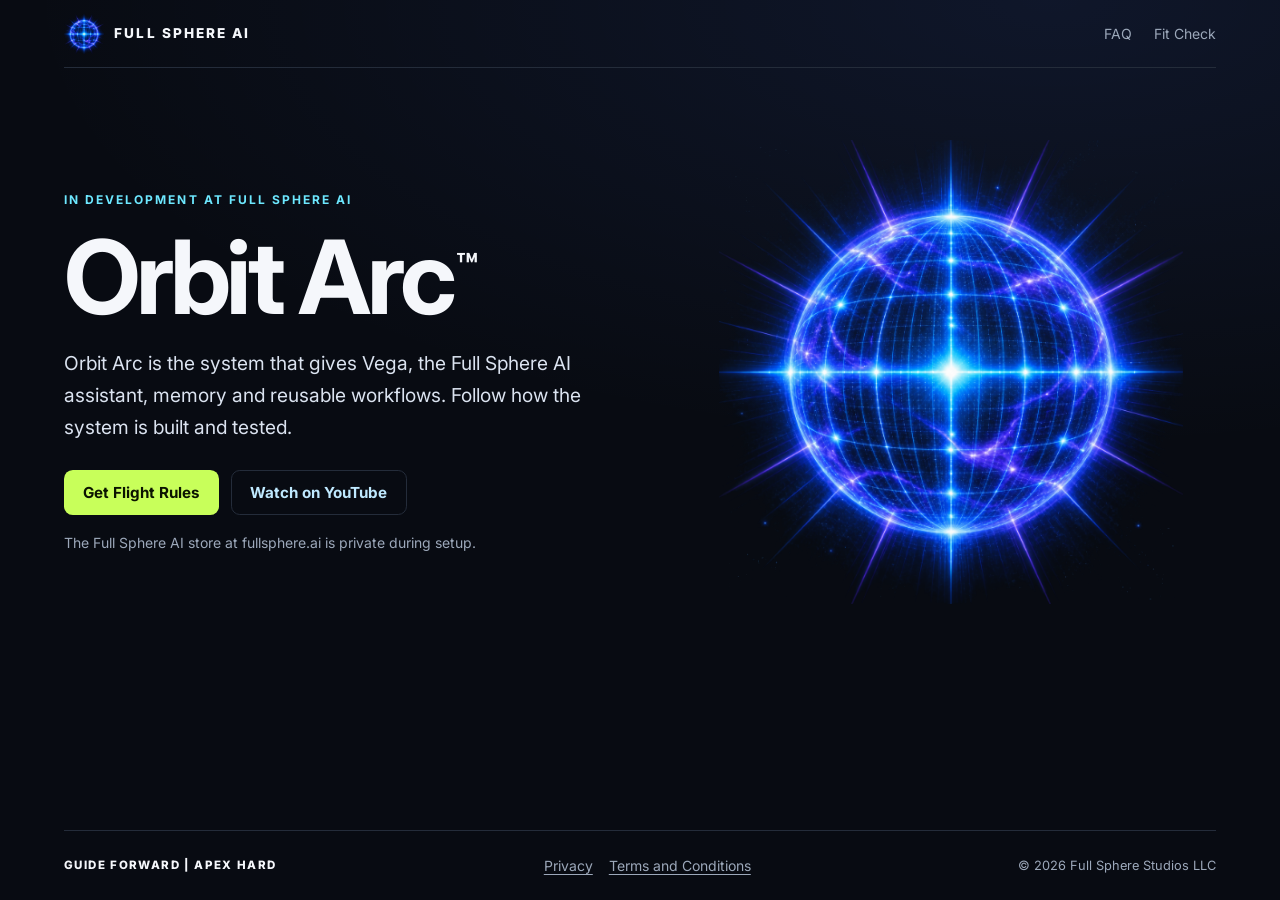
==== commit ec76d4df: "Update Orbit Arc terms links and policy headers" ====
--- a/index.html
+++ b/index.html
@@ -44,7 +44,7 @@
 
 <footer>
   <div class="fbrand">Guide Forward | Apex Hard</div>
-  <div class="social"><a href="privacy.html">Privacy</a><a href="terms.html">Past download terms</a></div>
+  <div class="social"><a href="privacy.html">Privacy</a><a href="terms.html">Terms and Conditions</a></div>
   <div>&copy; 2026 Full Sphere Studios LLC</div>
 </footer>
 </div>
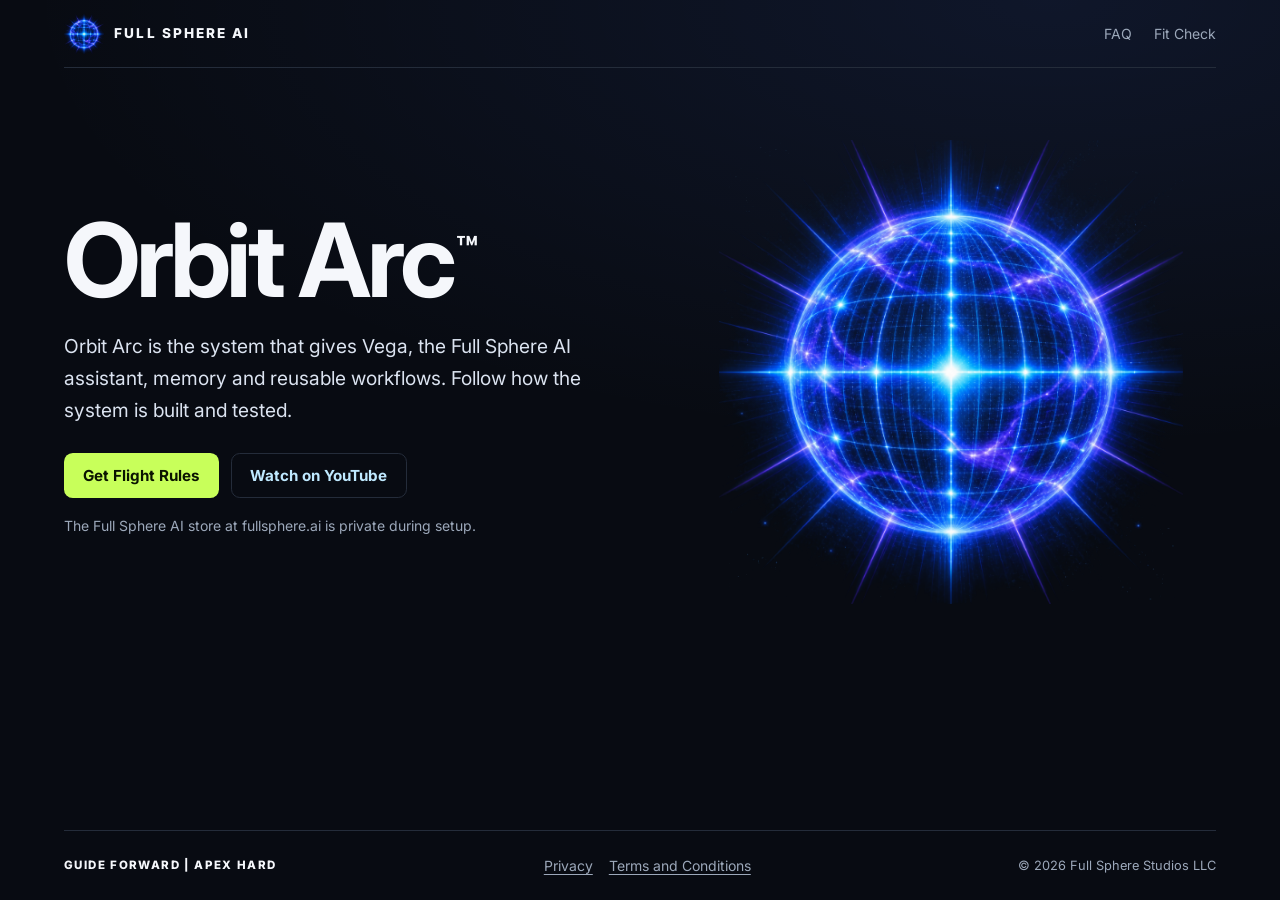
==== commit ba5eef82: "Remove cyan label from Orbit Arc homepage" ====
--- a/index.html
+++ b/index.html
@@ -29,7 +29,6 @@
 <main>
   <header class="hero home-hero">
     <div class="hero-copy">
-      <p class="kicker">In development at Full Sphere AI</p>
       <h1>Orbit Arc<span class="trademark">™</span></h1>
       <p class="sub">Orbit Arc is the system that gives Vega, the Full Sphere AI assistant, memory and reusable workflows. Follow how the system is built and tested.</p>
       <div class="cta-row">
